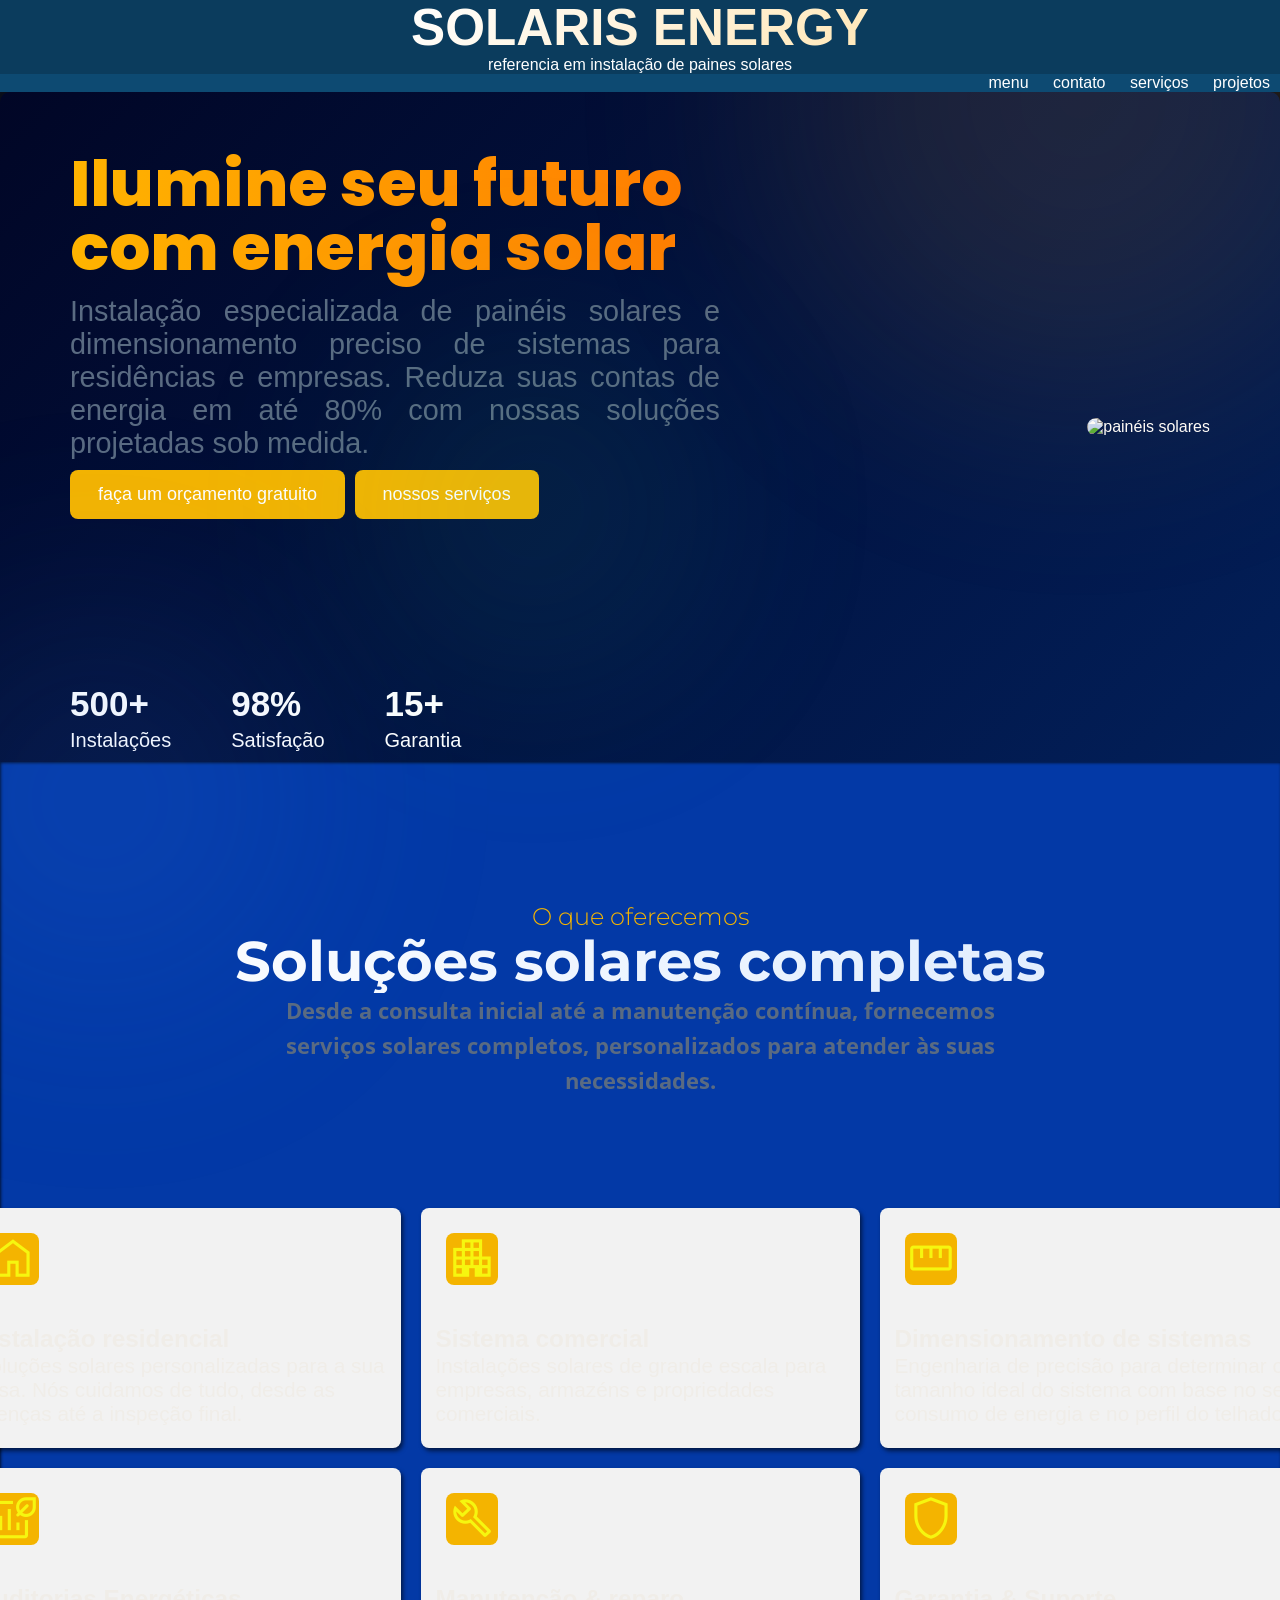
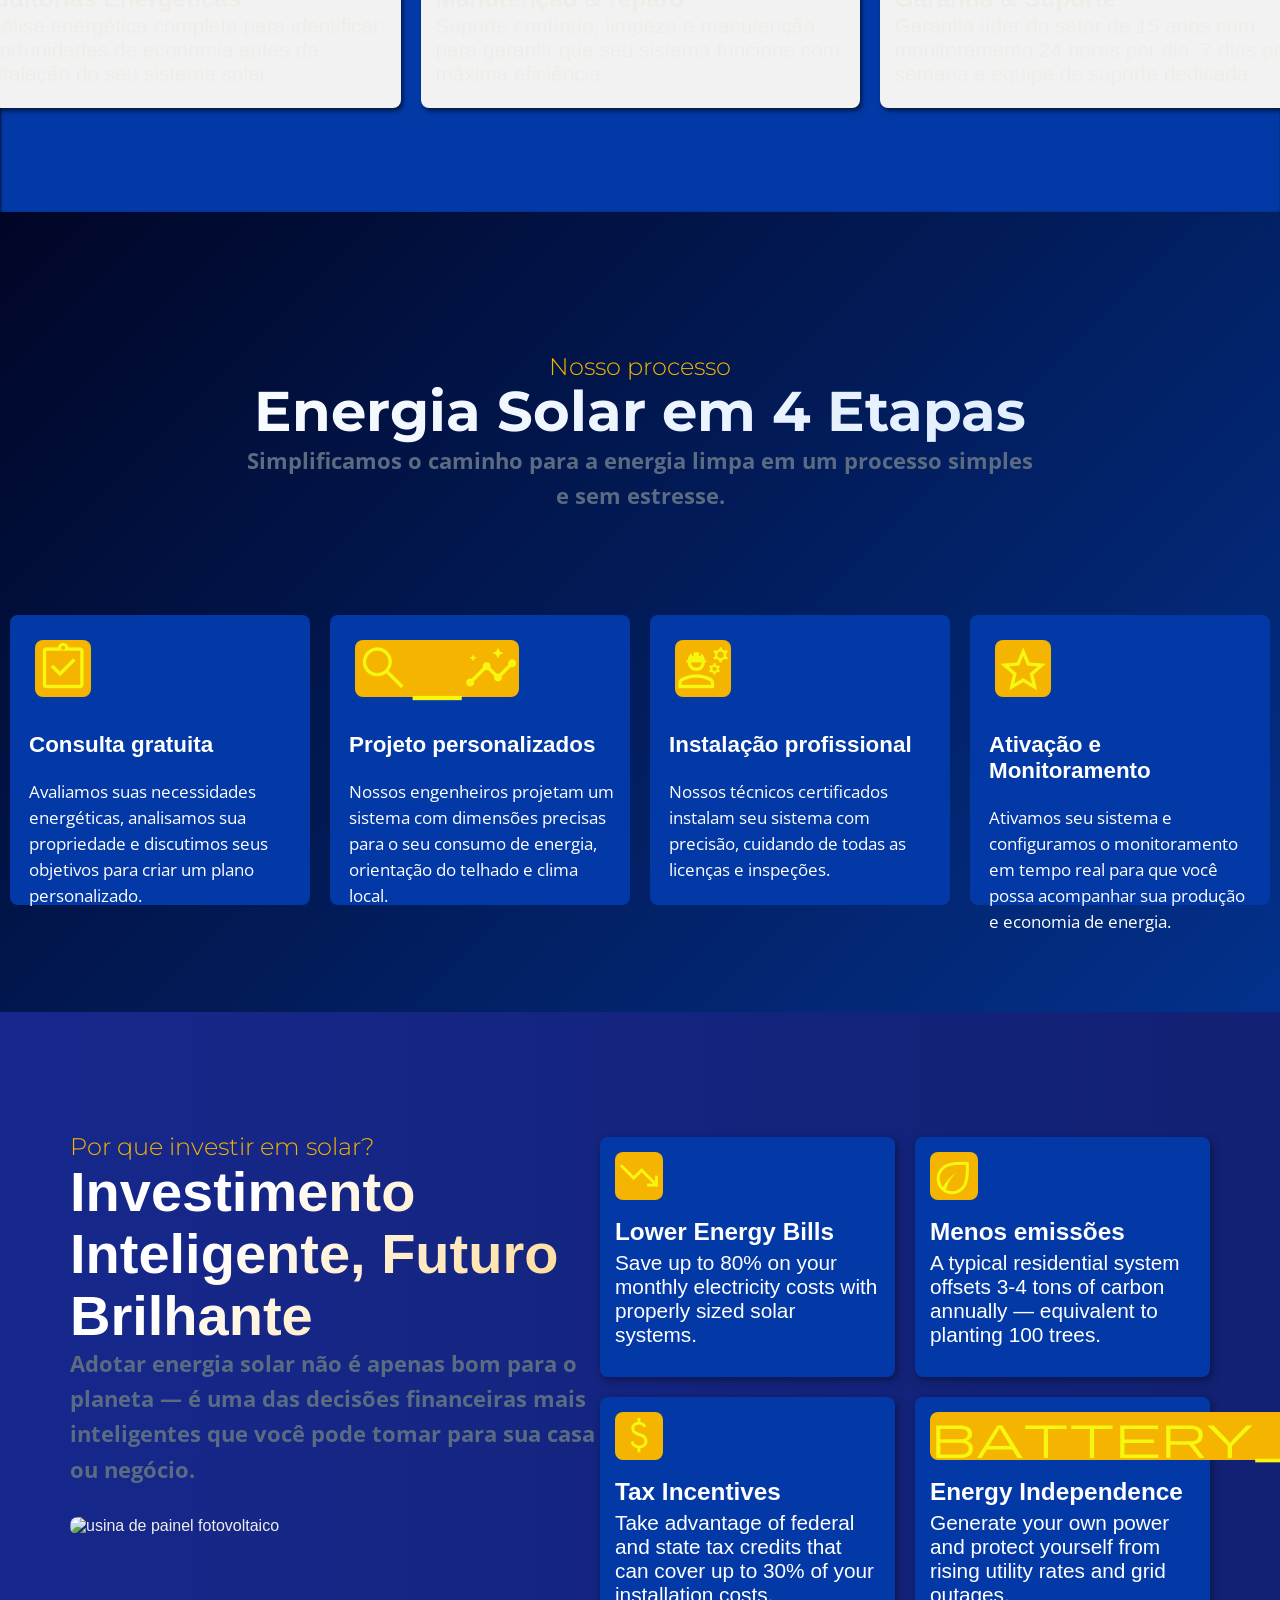
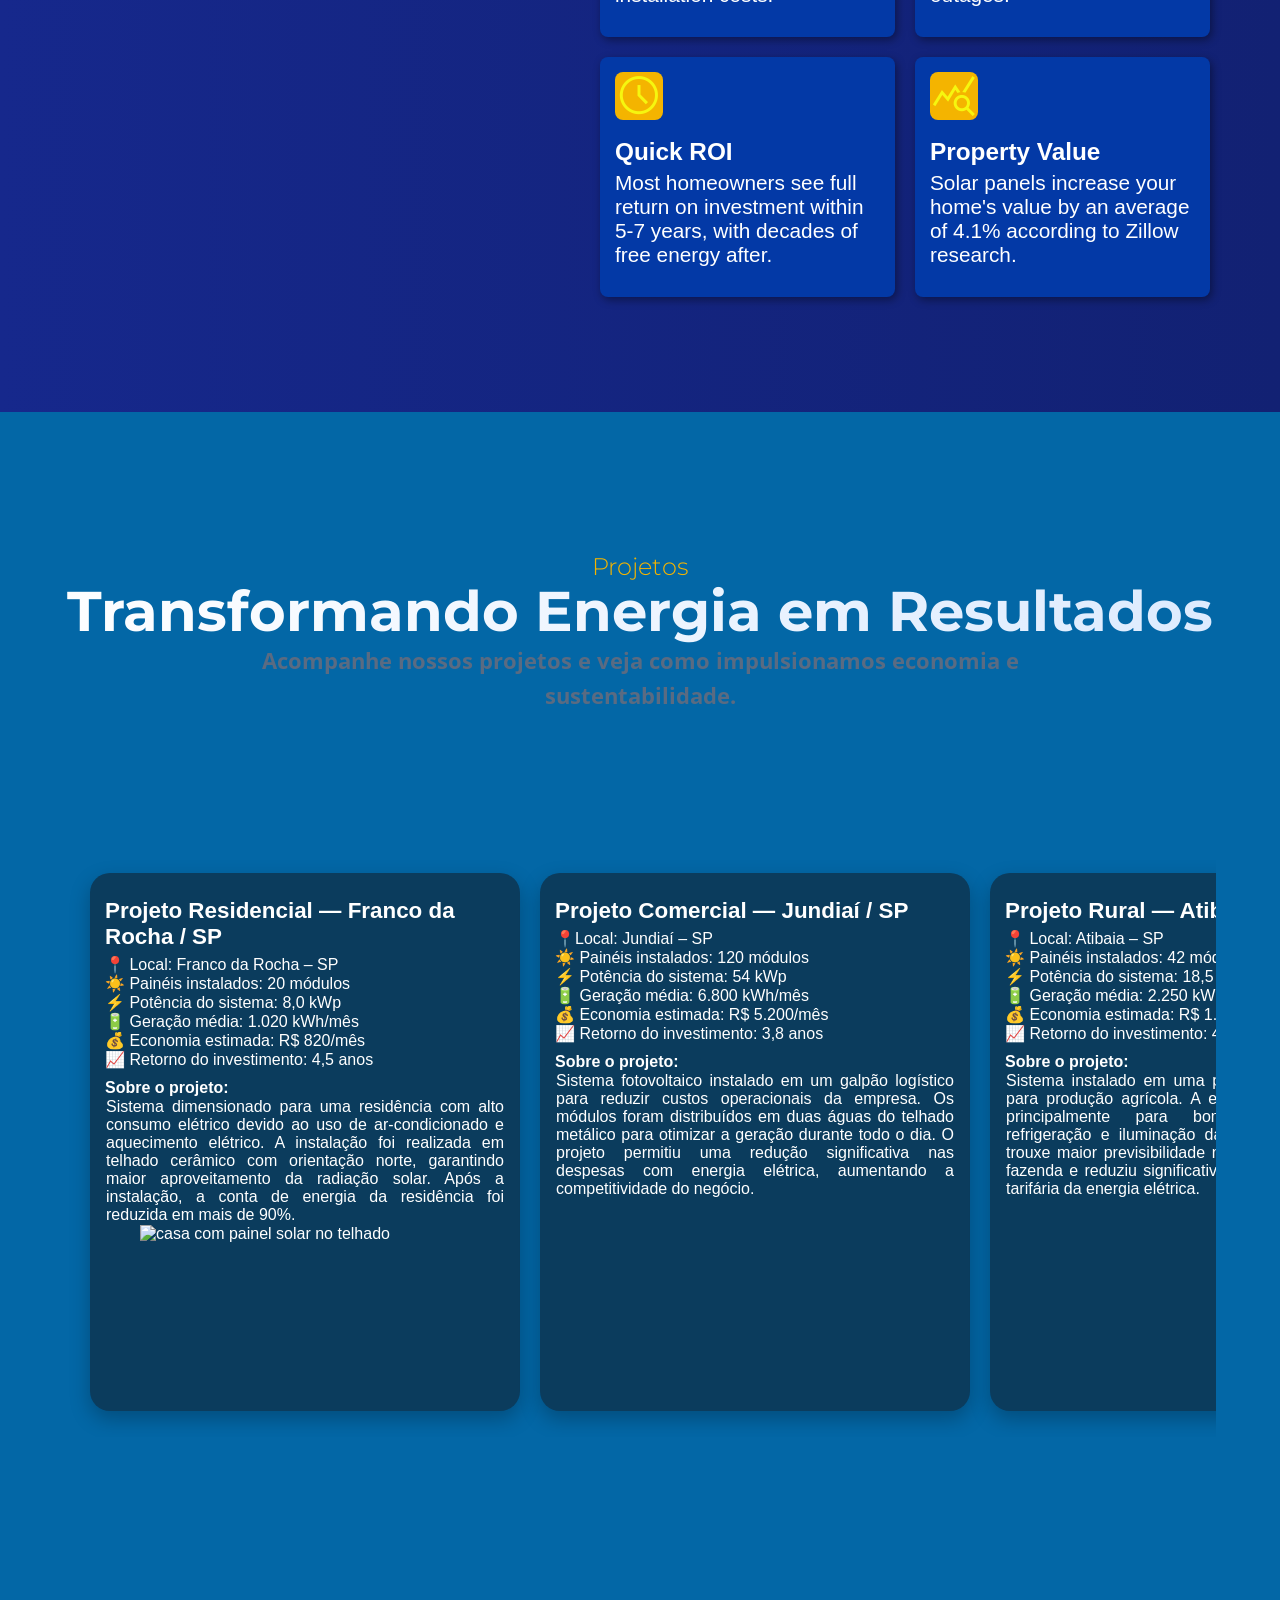
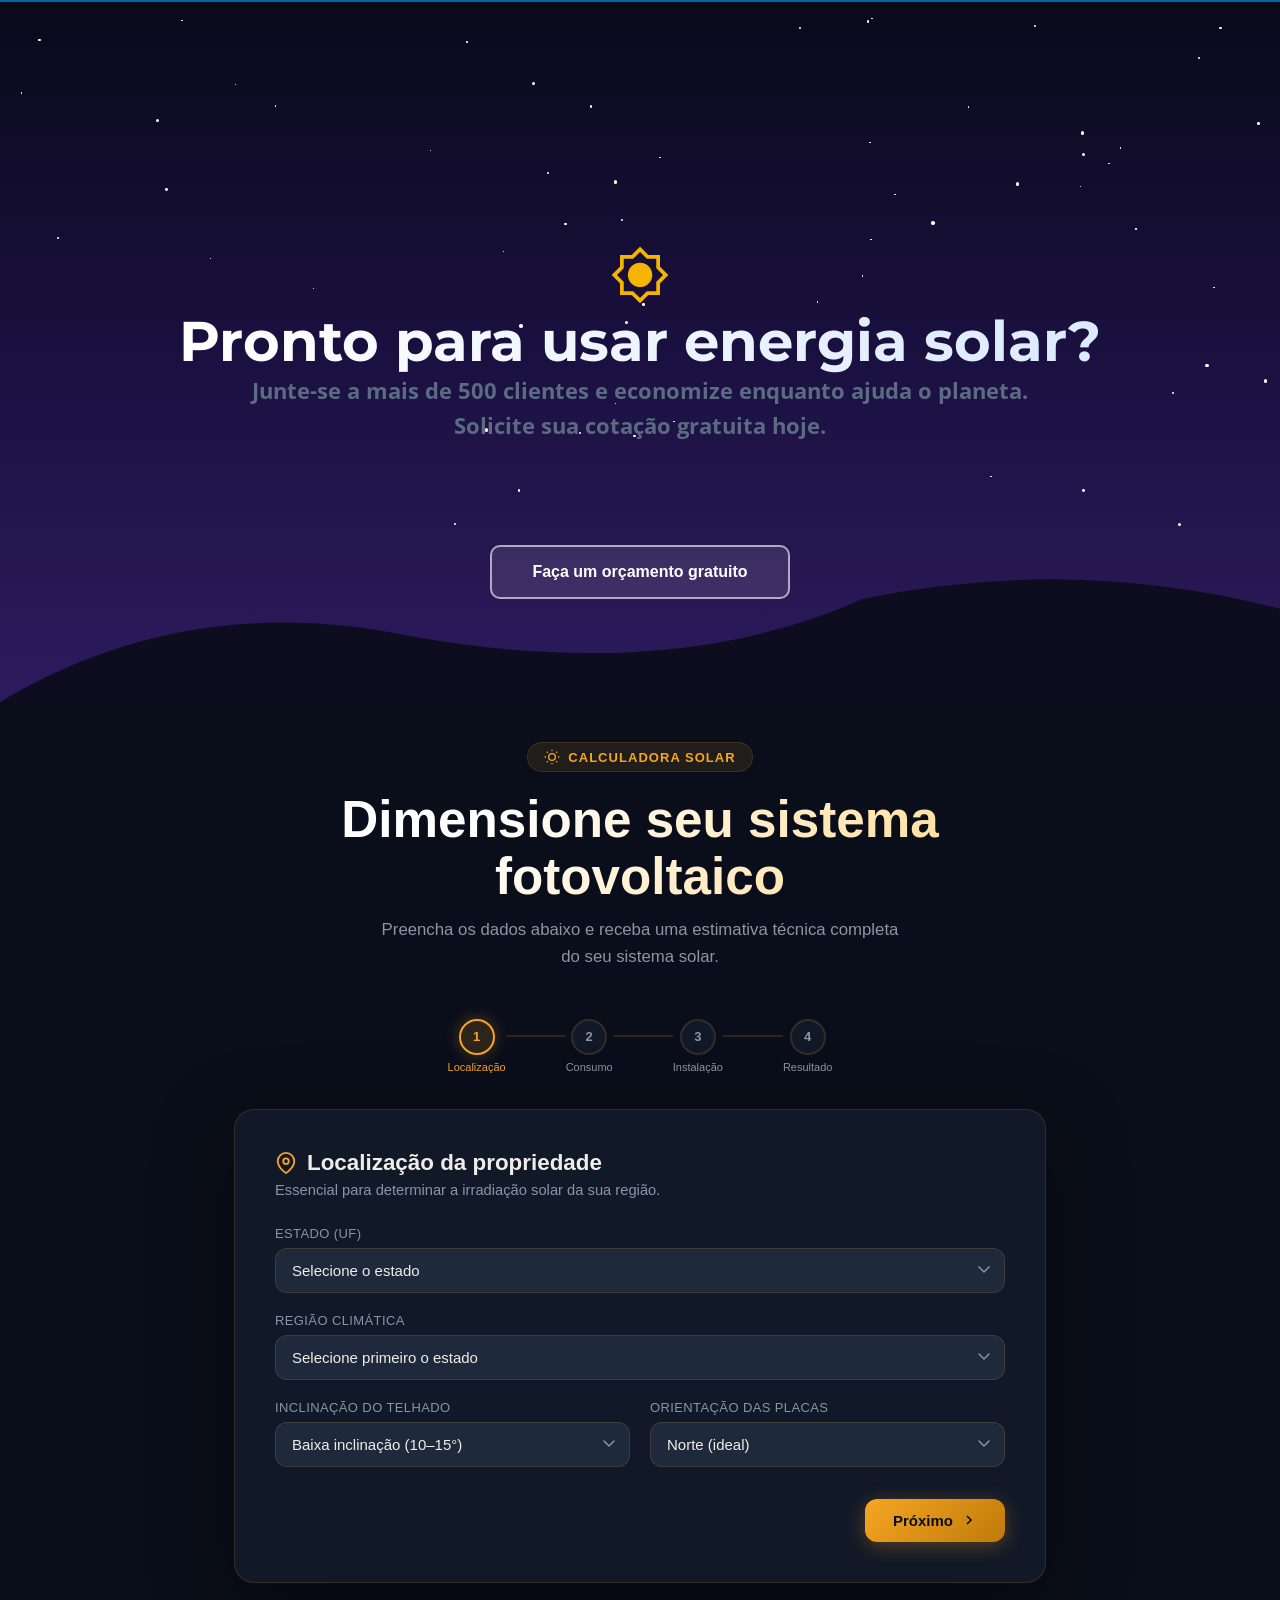
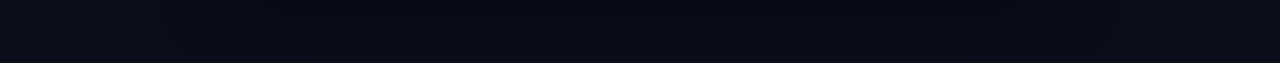
==== index.html @ 92429b09 "at" ====
<!DOCTYPE html>
<html lang="pt-br">
<head>
    <meta charset="UTF-8">
    <meta name="viewport" content="width=device-width, initial-scale=1.0">
    <meta http-equiv="X-UA-Compatible" content="IE=7">
    <meta http-equiv="X-UA-Compatible" content="ie=edge">
    <meta name="keywords" content="energia solar, dimencinamento, sustentabilidade">
    <title>pagina principal</title>
    <link rel="stylesheet" href="style.css">

    <link rel="stylesheet" 
    href="https://fonts.googleapis.com/css2?family=Material+Symbols+Outlined" />

    <link href="https://fonts.googleapis.com/css2?family=Montserrat:wght@500;700&family=Open+Sans:wght@300;400&display=swap" rel="stylesheet">

    <link href="https://fonts.googleapis.com/css2?family=Poppins:wght@600;700;800&display=swap" rel="stylesheet">
</head>

<body>
    <header>
        <h1>SOLARIS ENERGY</h1>
        <p>referencia em instalação de paines solares</p>
        <div>
            <nav>
                <ul>
                    <li><a href="#hero">menu</a></li>
                    <li><a href="#">contato</a></li>
                    <li><a href="#servicos">serviços</a></li>
                    <li><a href="#projetos">projetos</a></li>
                </ul>
            </nav>
        </div>
    </header>
    <main>
        <section id="hero">
            <div class="banner">
                <h1>Ilumine seu futuro com energia solar</h1>
                <p>Instalação especializada de painéis solares e dimensionamento preciso de sistemas para residências e empresas. Reduza suas contas de energia em até 80% com nossas soluções projetadas sob medida.</p>
                <button id="botao">faça um orçamento gratuito</button>
                <button id="service"><a href="#servicos">nossos serviços</a></button>
                <section class="estatisticas">
                    <div class="stat">
                        <h2>500+</h2>
                        <p>Instalações</p>
                    </div>
                    <div class="stat">
                        <h2>98%</h2>
                        <p>Satisfação</p>
                    </div>
                    <div class="stat">
                        <h2>15+</h2>
                        <p>Garantia</p>
                    </div>
                </section>
           </div>    
        <div class="hero-img">
         <img src="https://images.unsplash.com/photo-1509391366360-2e959784a276?w=800&q=80" alt="painéis solares">
        </div>
        </section>
        <section id="servicos">
            <div class="titulos">
                <h2>O que oferecemos</h2>
                <h1>Soluções solares completas</h1>
                <h3>Desde a consulta inicial até a manutenção contínua, fornecemos serviços solares completos, personalizados para atender às suas necessidades.</h3>
            </div>
            <div id="trabalho">
                <div id="quadrados">
                    <div class="caixinha">
                        <span class="material-symbols-outlined">
                        home
                        </span>
                        <h3>Instalação residencial</h3>
                        <p>Soluções solares personalizadas para a sua casa. Nós cuidamos de tudo, desde as licenças até a inspeção final.</p>
                    </div>
            
                    <div class="caixinha">
                        <span class="material-symbols-outlined">
                        apartment
                        </span>
  
                        <h3>Sistema comercial</h3>
                        <p>Instalações solares de grande escala para empresas, armazéns e propriedades comerciais.</p>
                    </div>

                    <div class="caixinha">
                        <span class="material-symbols-outlined">
                        straighten
                        </span>
                        <h3>Dimensionamento de sistemas</h3>
                        <p>Engenharia de precisão para determinar o tamanho ideal do sistema com base no seu consumo de energia e no perfil do telhado.</p>
                    </div>

                    <div class="caixinha">
                        <span class="material-symbols-outlined">
                        energy_program_time_used
                        </span>
                        <h3>Auditorias Energéticas</h3>
                        <p>Análise energética completa para identificar oportunidades de economia antes da instalação do seu sistema solar.</p>
                    </div>

                    <div  class="caixinha">
                        <span class="material-symbols-outlined">
                        build
                        </span>
                        <h3>Manutenção & reparo</h3>
                        <p>Suporte contínuo, limpeza e manutenção para garantir que seu sistema funcione com máxima eficiência.</p>
                    </div>

                    <div class="caixinha">
                        <span class="material-symbols-outlined">
                        shield
                        </span>
                        <h3>Garantia & Suporte</h3>
                        <p>Garantia líder do setor de 15 anos com monitoramento 24 horas por dia, 7 dias por semana e equipe de suporte dedicada.</p>
                    </div>
            </div>
        </section>
        <section id="processo">
            <div class="titulos">
                <h2>Nosso processo</h2>
                <h1>Energia Solar em 4 Etapas</h1>
                <h3>Simplificamos o caminho para a energia limpa em um processo simples e sem estresse.</h3>
            </div>


            <div id="separacao">
                <div class="process">
                    <span class="material-symbols-outlined">
                    assignment_turned_in
                    </span>
                    <h3>Consulta gratuita</h3>
                    <p>Avaliamos suas necessidades energéticas, analisamos sua propriedade e discutimos seus objetivos para criar um plano personalizado.</p>
                </div>
                <div class="process">
                    <span class="material-symbols-outlined">
                    search_insights
                    </span>
                    <h3>Projeto personalizados</h3>
                    <p>Nossos engenheiros projetam um sistema com dimensões precisas para o seu consumo de energia, orientação do telhado e clima local.</p>
                </div>
                <div class="process">
                    <span class="material-symbols-outlined">
                    engineering
                    </span>
                    <h3>Instalação profissional</h3>
                    <p>Nossos técnicos certificados instalam seu sistema com precisão, cuidando de todas as licenças e inspeções.</p>
                </div>
                <div class="process">
                    <span class="material-symbols-outlined">
                    star
                    </span>
                    <h3>Ativação e Monitoramento</h3>
                    <p>Ativamos seu sistema e configuramos o monitoramento em tempo real para que você possa acompanhar sua produção e economia de energia.</p>
                </div>
            </div>
        </section>

        <section id="why">
            <div id="left">
                <div id="title">
                    <h2>Por que investir em solar?</h2>
                    <h1>Investimento Inteligente, Futuro Brilhante</h1>
                    <h3>Adotar energia solar não é apenas bom para o planeta — é uma das decisões financeiras mais inteligentes que você pode tomar para sua casa ou negócio.</h3>
                </div>
                <div id="img">
                    <img src="https://images.unsplash.com/photo-1508514177221-188b1cf16e9d?w=700&q=80" alt="usina de painel fotovoltaico">
                </div>
            </div>

            <div id="motivos">
                <div class="cx">
                    <span class="material-symbols-outlined">trending_down</span>
                    <h3>Lower Energy Bills</h3>
                    <p>Save up to 80% on your monthly electricity costs with properly sized solar systems.</p>


                </div>
                <div class="cx">
                    <span class="material-symbols-outlined">eco</span>
                    <h3>Menos emissões</h3>
                    <p>A typical residential system offsets 3-4 tons of carbon annually — equivalent to planting 100 trees.</p>

                </div>
                <div class="cx">
                    <span class="material-symbols-outlined">attach_money</span>
                    <h3>Tax Incentives</h3>
                    <p>Take advantage of federal and state tax credits that can cover up to 30% of your installation costs.</p>

                  

                </div>
                <div class="cx">
                    <span class="material-symbols-outlined">battery_android_full</span>
                    <h3>Energy Independence</h3>
                    <p>Generate your own power and protect yourself from rising utility rates and grid outages.</p>

                </div>
                <div class="cx">
                    <span class="material-symbols-outlined">schedule</span>
                    <h3>Quick ROI</h3>
                    <p>Most homeowners see full return on investment within 5-7 years, with decades of free energy after.</p>

                </div>
                <div class="cx">
                    <span class="material-symbols-outlined">query_stats</span>
                    <h3>Property Value</h3>
                    <p>Solar panels increase your home's value by an average of 4.1% according to Zillow research.</p>

                </div>
            </div>
        </section>


       
































        <section id="projetos">
            <div class="titulos">
                <h2>Projetos</h2>
                <h1>Transformando Energia em Resultados</h1>
                <h3>Acompanhe nossos projetos e veja como impulsionamos economia e sustentabilidade.</h3>
            </div>
            <div id="caixa">
                <div>
                    <h3>Projeto Residencial — Franco da Rocha / SP</h3>
                    <ul>
                        <li>📍 Local: Franco da Rocha – SP</li>
                        <li>☀️ Painéis instalados: 20 módulos</li>
                        <li>⚡ Potência do sistema: 8,0 kWp</li>
                        <li>🔋 Geração média: 1.020 kWh/mês</li>
                        <li>💰 Economia estimada: R$ 820/mês</li>
                        <li>📈 Retorno do investimento: 4,5 anos</li>
                    </ul>
                    <h4>Sobre o projeto:</h4>
                    <p>Sistema dimensionado para uma residência com alto consumo elétrico devido ao uso de ar-condicionado e aquecimento elétrico. A instalação foi realizada em telhado cerâmico com orientação norte, garantindo maior aproveitamento da radiação solar. Após a instalação, a conta de energia da residência foi reduzida em mais de 90%.</p>
                    <img src="https://www.portal-energia.com/wp-content/uploadsthumbs/casa-energia-solar.jpg" alt="casa com painel solar no telhado">
                </div>
                <div>
                    <h3>Projeto Comercial — Jundiaí / SP</h3>
                    <ul>
                        <li>📍Local: Jundiaí – SP</li>
                        <li>☀️ Painéis instalados: 120 módulos</li>
                        <li>⚡ Potência do sistema: 54 kWp</li>
                        <li>🔋 Geração média: 6.800 kWh/mês</li>
                        <li>💰 Economia estimada: R$ 5.200/mês</li>
                        <li>📈 Retorno do investimento: 3,8 anos</li>
                    </ul>
                    <h4>Sobre o projeto:</h4>
                    <p>Sistema fotovoltaico instalado em um galpão logístico para reduzir custos operacionais da empresa. Os módulos foram distribuídos em duas águas do telhado metálico para otimizar a geração durante todo o dia. O projeto permitiu uma redução significativa nas despesas com energia elétrica, aumentando a competitividade do negócio.</p>
                </div>
                <div>
                     <h3>Projeto Rural — Atibaia / SP</h3>
                    <ul>
                        <li>📍 Local: Atibaia – SP</li>
                        <li>☀️ Painéis instalados: 42 módulos</li>
                        <li>⚡ Potência do sistema: 18,5 kWp</li>
                        <li>🔋 Geração média: 2.250 kWh/mês</li>
                        <li>💰 Economia estimada: R$ 1.750/mês</li>
                        <li>📈 Retorno do investimento: 4 anos</li>
                    </ul>
                    <h4>Sobre o projeto:</h4>
                    <p>Sistema instalado em uma propriedade rural utilizada para produção agrícola. A energia gerada é utilizada principalmente para bombeamento de água, refrigeração e iluminação das instalações. O projeto trouxe maior previsibilidade nos custos energéticos da fazenda e reduziu significativamente o impacto da alta tarifária da energia elétrica.</p>
                </div>
                <div>
                     <h3></h3>
                    <ul>
                        <li></li>
                        <li></li>
                        <li></li>
                        <li></li>
                        <li></li>
                        <li></li>
                    </ul>
                    <h4></h4>
                    <p></p>
                </div>
                <div>
                     <h3></h3>
                    <ul>
                        <li></li>
                        <li></li>
                        <li></li>
                        <li></li>
                        <li></li>
                        <li></li>
                    </ul>
                    <h4></h4>
                    <p></p>
                </div>
            </div>
        </section>


        <section id="final">

            <div class="stars" id="stars"></div>
            <div class="sun"></div>

            <svg class="hills" viewBox="0 0 800 80" preserveAspectRatio="none" xmlns="http://www.w3.org/2000/svg">
                <path class="hill-path" d="M0,80 Q100,20 220,45 Q360,70 460,25 Q580,0 700,35 Q750,50 800,30 L800,80 Z"/>
            </svg>

            <div class="titulos">
                <h2><span class="material-symbols-outlined">brightness_7</span></h2>
                <h1>Pronto para usar energia solar?</h1>
                <h3>Junte-se a mais de 500 clientes e economize enquanto ajuda o planeta. Solicite sua cotação gratuita hoje.</h3>
            </div>

            <button id="select"><a href="#">Faça um orçamento gratuito</a></button>
        </section>
        <section>

            </div>
        </section>





       
    </main>
    <footer>

    </footer>

    <script>
        const secao = document.getElementById('final');
        const botao = document.getElementById('select');
        const starsEl = document.getElementById('stars');

        // Gera as estrelas
        for (let i = 0; i < 60; i++) {
            const s = document.createElement('div');
            s.className = 'star';
            const size = Math.random() * 2.5 + 1;
            s.style.cssText = `
            width: ${size}px;
            height: ${size}px;
            top: ${Math.random() * 75}%;
            left: ${Math.random() * 100}%;
            animation-delay: ${Math.random() * 2}s;
            animation-duration: ${1.5 + Math.random() * 2}s;
            `;
            starsEl.appendChild(s);
        }

        // Botão controla a seção
        botao.addEventListener('mouseenter', () => secao.classList.add('day'));
        botao.addEventListener('mouseleave', () => secao.classList.remove('day'));
</script>















<style>
  :root {
    --sun: #F5A623;
    --sun-light: #FFD580;
    --sun-dark: #C07A0A;
    --bg: #0A0E1A;
    --bg2: #111827;
    --bg3: #1C2537;
    --surface: #1E2A3B;
    --border: rgba(245,166,35,0.15);
    --text: #F0EDE8;
    --muted: #8A95A8;
    --green: #34D399;
    --blue: #60A5FA;
    --radius: 12px;
  }
 
  * { box-sizing: border-box; margin: 0; padding: 0; }
 
  body {
    font-family: 'DM Sans', sans-serif;
    background: var(--bg);
    color: var(--text);
    min-height: 100vh;
    overflow-x: hidden;
  }
 
  /* ─── Background ─── */
  .bg-orbs {
    position: fixed; inset: 0; pointer-events: none; z-index: 0;
  }
  .orb {
    position: absolute; border-radius: 50%; filter: blur(120px); opacity: 0.12;
  }
  .orb1 { width: 600px; height: 600px; background: var(--sun); top: -200px; right: -100px; }
  .orb2 { width: 400px; height: 400px; background: #3B82F6; bottom: -100px; left: -100px; }
  .orb3 { width: 300px; height: 300px; background: var(--green); top: 40%; left: 30%; }
 
  /* ─── Layout ─── */
  .container {
    position: relative; z-index: 1;
    max-width: 860px; margin: 0 auto; padding: 40px 24px 80px;
  }
 
  /* ─── Header ─── */
  .header {
    text-align: center; margin-bottom: 48px;
    animation: fadeDown 0.7s ease both;
  }
  .logo-badge {
    display: inline-flex; align-items: center; gap: 8px;
    background: rgba(245,166,35,0.1); border: 1px solid var(--border);
    border-radius: 999px; padding: 6px 16px; margin-bottom: 20px;
    font-size: 13px; color: var(--sun); letter-spacing: 0.08em;
    text-transform: uppercase; font-weight: 600;
  }
  .logo-badge svg { width: 16px; height: 16px; }
  h1 {
    font-family: 'Syne', sans-serif;
    font-size: clamp(2rem, 5vw, 3.2rem);
    font-weight: 800; line-height: 1.1;
    background: linear-gradient(135deg, #fff 30%, var(--sun-light));
    -webkit-background-clip: text; -webkit-text-fill-color: transparent;
    background-clip: text;
  }
  .subtitle {
    margin-top: 12px; color: var(--muted); font-size: 1.05rem;
    max-width: 520px; margin-inline: auto; line-height: 1.6;
  }
 
  /* ─── Progress ─── */
  .progress-wrap {
    display: flex; align-items: center; justify-content: center;
    gap: 0; margin-bottom: 36px;
    animation: fadeDown 0.7s 0.1s ease both;
  }
  .step-dot {
    display: flex; flex-direction: column; align-items: center; gap: 6px;
    cursor: default;
  }
  .dot-circle {
    width: 36px; height: 36px; border-radius: 50%;
    border: 2px solid var(--border); background: var(--bg2);
    display: flex; align-items: center; justify-content: center;
    font-family: 'Syne', sans-serif; font-weight: 700; font-size: 13px;
    color: var(--muted); transition: all 0.35s ease; position: relative;
  }
  .step-dot.active .dot-circle {
    border-color: var(--sun); background: rgba(245,166,35,0.15);
    color: var(--sun); box-shadow: 0 0 16px rgba(245,166,35,0.3);
  }
  .step-dot.done .dot-circle {
    border-color: var(--green); background: rgba(52,211,153,0.15); color: var(--green);
  }
  .dot-label { font-size: 11px; color: var(--muted); white-space: nowrap; }
  .step-dot.active .dot-label { color: var(--sun); }
  .step-dot.done .dot-label { color: var(--green); }
  .step-line {
    height: 2px; width: 60px; background: var(--border);
    margin-bottom: 20px; transition: background 0.35s ease;
    flex-shrink: 0;
  }
  .step-line.done { background: var(--green); }
 
  /* ─── Card ─── */
  .card {
    background: var(--bg2); border: 1px solid var(--border);
    border-radius: 20px; padding: 40px;
    animation: fadeUp 0.5s ease both;
    box-shadow: 0 24px 80px rgba(0,0,0,0.4);
  }
  .card-title {
    font-family: 'Syne', sans-serif; font-weight: 700;
    font-size: 1.4rem; margin-bottom: 6px;
    display: flex; align-items: center; gap: 10px;
  }
  .card-title svg { color: var(--sun); flex-shrink: 0; }
  .card-desc { color: var(--muted); font-size: 0.92rem; margin-bottom: 28px; }
 
  /* ─── Form Fields ─── */
  .field-grid { display: grid; gap: 20px; }
  .field-grid.cols2 { grid-template-columns: 1fr 1fr; }
  @media (max-width: 600px) { .field-grid.cols2 { grid-template-columns: 1fr; } }
 
  .field { display: flex; flex-direction: column; gap: 7px; }
  label {
    font-size: 13px; font-weight: 500; color: var(--muted);
    letter-spacing: 0.03em; text-transform: uppercase;
  }
  .input-wrap { position: relative; }
  .input-wrap .unit {
    position: absolute; right: 14px; top: 50%; transform: translateY(-50%);
    font-size: 13px; color: var(--muted); pointer-events: none;
  }
  input, select {
    width: 100%; padding: 13px 16px;
    background: var(--surface); border: 1px solid var(--border);
    border-radius: var(--radius); color: var(--text);
    font-family: 'DM Sans', sans-serif; font-size: 15px;
    transition: border-color 0.2s, box-shadow 0.2s;
    appearance: none;
  }
  input:focus, select:focus {
    outline: none; border-color: var(--sun);
    box-shadow: 0 0 0 3px rgba(245,166,35,0.15);
  }
  input.has-unit { padding-right: 52px; }
  select { background-image: url("data:image/svg+xml,%3Csvg xmlns='http://www.w3.org/2000/svg' width='12' height='8' viewBox='0 0 12 8'%3E%3Cpath d='M1 1l5 5 5-5' stroke='%238A95A8' stroke-width='1.5' fill='none' stroke-linecap='round'/%3E%3C/svg%3E"); background-repeat: no-repeat; background-position: right 14px center; padding-right: 40px; cursor: pointer; }
  select option { background: var(--bg2); }
 
  .hint { font-size: 12px; color: var(--muted); margin-top: 4px; }
  .field-error { font-size: 12px; color: #F87171; margin-top: 4px; display: none; }
  .field.has-error input, .field.has-error select { border-color: #F87171; }
  .field.has-error .field-error { display: block; }
 
  /* ─── Radio Cards ─── */
  .radio-grid { display: grid; grid-template-columns: repeat(auto-fit, minmax(140px, 1fr)); gap: 12px; }
  .radio-card input[type=radio] { display: none; }
  .radio-card label {
    display: flex; flex-direction: column; align-items: center; gap: 8px;
    padding: 16px 12px; background: var(--surface);
    border: 2px solid var(--border); border-radius: var(--radius);
    cursor: pointer; transition: all 0.2s; text-transform: none;
    letter-spacing: 0; font-size: 14px; color: var(--text); text-align: center;
  }
  .radio-card label .icon { font-size: 24px; }
  .radio-card input[type=radio]:checked + label {
    border-color: var(--sun); background: rgba(245,166,35,0.1);
    color: var(--sun);
  }
  .radio-card label:hover { border-color: rgba(245,166,35,0.4); }
 
  /* ─── Buttons ─── */
  .btn-row { display: flex; gap: 12px; margin-top: 32px; justify-content: flex-end; }
  .btn {
    padding: 13px 28px; border-radius: var(--radius); font-family: 'Syne', sans-serif;
    font-weight: 700; font-size: 15px; cursor: pointer;
    transition: all 0.2s; border: none; display: inline-flex; align-items: center; gap: 8px;
  }
  .btn-ghost {
    background: transparent; border: 1px solid var(--border); color: var(--muted);
  }
  .btn-ghost:hover { border-color: var(--muted); color: var(--text); }
  .btn-primary {
    background: linear-gradient(135deg, var(--sun), var(--sun-dark));
    color: #0A0E1A; box-shadow: 0 4px 20px rgba(245,166,35,0.3);
  }
  .btn-primary:hover { transform: translateY(-1px); box-shadow: 0 8px 28px rgba(245,166,35,0.45); }
  .btn-primary:active { transform: translateY(0); }
 
  /* ─── Results ─── */
  .results-header {
    text-align: center; padding: 32px 0 24px;
  }
  .results-header h2 {
    font-family: 'Syne', sans-serif; font-weight: 800; font-size: 1.8rem;
    background: linear-gradient(135deg, #fff, var(--sun-light));
    -webkit-background-clip: text; -webkit-text-fill-color: transparent; background-clip: text;
  }
  .results-header p { color: var(--muted); margin-top: 8px; }
 
  .kpi-grid { display: grid; grid-template-columns: repeat(auto-fit, minmax(160px, 1fr)); gap: 16px; margin-bottom: 24px; }
  .kpi {
    background: var(--surface); border: 1px solid var(--border);
    border-radius: var(--radius); padding: 20px;
    display: flex; flex-direction: column; gap: 6px;
    transition: transform 0.2s;
  }
  .kpi:hover { transform: translateY(-2px); }
  .kpi-label { font-size: 11px; color: var(--muted); text-transform: uppercase; letter-spacing: 0.06em; font-weight: 500; }
  .kpi-value { font-family: 'Syne', sans-serif; font-size: 1.7rem; font-weight: 800; color: var(--text); line-height: 1; }
  .kpi-unit { font-size: 13px; color: var(--muted); }
  .kpi.highlight { border-color: rgba(245,166,35,0.4); background: rgba(245,166,35,0.07); }
  .kpi.highlight .kpi-value { color: var(--sun); }
  .kpi.green { border-color: rgba(52,211,153,0.3); background: rgba(52,211,153,0.06); }
  .kpi.green .kpi-value { color: var(--green); }
  .kpi.blue { border-color: rgba(96,165,250,0.3); background: rgba(96,165,250,0.06); }
  .kpi.blue .kpi-value { color: var(--blue); }
 
  .section-title {
    font-family: 'Syne', sans-serif; font-weight: 700; font-size: 1rem;
    color: var(--muted); text-transform: uppercase; letter-spacing: 0.08em;
    margin: 28px 0 14px; display: flex; align-items: center; gap: 8px;
  }
  .section-title::after {
    content: ''; flex: 1; height: 1px; background: var(--border);
  }
 
  .detail-list { display: flex; flex-direction: column; gap: 10px; }
  .detail-row {
    display: flex; justify-content: space-between; align-items: center;
    padding: 12px 16px; background: var(--surface); border-radius: 8px;
    border: 1px solid var(--border); font-size: 14px;
  }
  .detail-row .dk { color: var(--muted); }
  .detail-row .dv { font-weight: 500; }
 
  .alert-box {
    padding: 16px 20px; border-radius: var(--radius); margin-bottom: 16px;
    font-size: 14px; line-height: 1.6;
    display: flex; gap: 12px; align-items: flex-start;
  }
  .alert-box.warn { background: rgba(251,191,36,0.08); border: 1px solid rgba(251,191,36,0.25); color: #FCD34D; }
  .alert-box.info { background: rgba(96,165,250,0.08); border: 1px solid rgba(96,165,250,0.25); color: var(--blue); }
  .alert-box .ai { flex-shrink: 0; font-size: 18px; }
 
  .payback-bar {
    background: var(--surface); border: 1px solid var(--border);
    border-radius: var(--radius); padding: 20px; margin-top: 16px;
  }
  .pb-label { font-size: 13px; color: var(--muted); margin-bottom: 12px; }
  .pb-track {
    height: 10px; background: var(--bg); border-radius: 999px; overflow: hidden; position: relative;
  }
  .pb-fill {
    height: 100%; border-radius: 999px;
    background: linear-gradient(90deg, var(--green), var(--sun));
    transition: width 1s cubic-bezier(0.16,1,0.3,1);
  }
  .pb-ticks { display: flex; justify-content: space-between; margin-top: 6px; font-size: 11px; color: var(--muted); }
 
  .cta-box {
    background: linear-gradient(135deg, rgba(245,166,35,0.12), rgba(245,166,35,0.04));
    border: 1px solid rgba(245,166,35,0.3); border-radius: 16px;
    padding: 28px; text-align: center; margin-top: 28px;
  }
  .cta-box h3 { font-family: 'Syne', sans-serif; font-size: 1.2rem; margin-bottom: 8px; }
  .cta-box p { color: var(--muted); font-size: 14px; margin-bottom: 20px; }
  .btn-cta {
    padding: 14px 36px; background: var(--sun); color: #0A0E1A;
    border: none; border-radius: var(--radius); font-family: 'Syne', sans-serif;
    font-weight: 800; font-size: 15px; cursor: pointer;
    transition: all 0.2s; letter-spacing: 0.02em;
  }
  .btn-cta:hover { background: var(--sun-light); transform: scale(1.02); }
 
  .disclaimer {
    text-align: center; color: var(--muted); font-size: 12px;
    margin-top: 32px; line-height: 1.6; padding: 0 20px;
  }
 
  /* ─── Animations ─── */
  @keyframes fadeDown {
    from { opacity: 0; transform: translateY(-16px); }
    to   { opacity: 1; transform: translateY(0); }
  }
  @keyframes fadeUp {
    from { opacity: 0; transform: translateY(20px); }
    to   { opacity: 1; transform: translateY(0); }
  }
 
  .step-panel { display: none; }
  .step-panel.active { display: block; animation: fadeUp 0.4s ease both; }
 
  /* Loading */
  .loading-overlay {
    position: fixed; inset: 0; z-index: 100;
    background: rgba(10,14,26,0.92); display: none;
    flex-direction: column; align-items: center; justify-content: center; gap: 24px;
  }
  .loading-overlay.show { display: flex; }
  .loader {
    width: 56px; height: 56px; border-radius: 50%;
    border: 3px solid var(--border);
    border-top-color: var(--sun);
    animation: spin 0.8s linear infinite;
  }
  .loading-text { font-family: 'Syne', sans-serif; font-size: 1.1rem; color: var(--sun); }
  @keyframes spin { to { transform: rotate(360deg); } }
</style>
</head>
<body>
 
<div class="bg-orbs">
  <div class="orb orb1"></div>
  <div class="orb orb2"></div>
  <div class="orb orb3"></div>
</div>
 
<div class="loading-overlay" id="loadingOverlay">
  <div class="loader"></div>
  <div class="loading-text">Calculando dimensionamento…</div>
</div>
 
<div class="container">
 
  <!-- Header -->
  <div class="header">
    <div class="logo-badge">
      <svg viewBox="0 0 24 24" fill="none" stroke="currentColor" stroke-width="2"><circle cx="12" cy="12" r="5"/><line x1="12" y1="1" x2="12" y2="3"/><line x1="12" y1="21" x2="12" y2="23"/><line x1="4.22" y1="4.22" x2="5.64" y2="5.64"/><line x1="18.36" y1="18.36" x2="19.78" y2="19.78"/><line x1="1" y1="12" x2="3" y2="12"/><line x1="21" y1="12" x2="23" y2="12"/><line x1="4.22" y1="19.78" x2="5.64" y2="18.36"/><line x1="18.36" y1="5.64" x2="19.78" y2="4.22"/></svg>
      Calculadora Solar
    </div>
    <h1>Dimensione seu sistema fotovoltaico</h1>
    <p class="subtitle">Preencha os dados abaixo e receba uma estimativa técnica completa do seu sistema solar.</p>
  </div>
 
  <!-- Progress -->
  <div class="progress-wrap" id="progressWrap">
    <div class="step-dot active" id="sdot1">
      <div class="dot-circle">1</div>
      <div class="dot-label">Localização</div>
    </div>
    <div class="step-line" id="sline1"></div>
    <div class="step-dot" id="sdot2">
      <div class="dot-circle">2</div>
      <div class="dot-label">Consumo</div>
    </div>
    <div class="step-line" id="sline2"></div>
    <div class="step-dot" id="sdot3">
      <div class="dot-circle">3</div>
      <div class="dot-label">Instalação</div>
    </div>
    <div class="step-line" id="sline3"></div>
    <div class="step-dot" id="sdot4">
      <div class="dot-circle">4</div>
      <div class="dot-label">Resultado</div>
    </div>
  </div>
 
  <div class="card">
 
    <!-- ═══ STEP 1: Localização ═══ -->
    <div class="step-panel active" id="step1">
      <div class="card-title">
        <svg width="22" height="22" viewBox="0 0 24 24" fill="none" stroke="currentColor" stroke-width="2"><path d="M21 10c0 7-9 13-9 13s-9-6-9-13a9 9 0 0118 0z"/><circle cx="12" cy="10" r="3"/></svg>
        Localização da propriedade
      </div>
      <p class="card-desc">Essencial para determinar a irradiação solar da sua região.</p>
 
      <div class="field-grid">
        <div class="field" id="f-estado">
          <label>Estado (UF)</label>
          <select id="estado" onchange="atualizarCidades()">
            <option value="">Selecione o estado</option>
            <option>AC</option><option>AL</option><option>AM</option><option>AP</option>
            <option>BA</option><option>CE</option><option>DF</option><option>ES</option>
            <option>GO</option><option>MA</option><option>MG</option><option>MS</option>
            <option>MT</option><option>PA</option><option>PB</option><option>PE</option>
            <option>PI</option><option>PR</option><option>RJ</option><option>RN</option>
            <option>RO</option><option>RR</option><option>RS</option><option>SC</option>
            <option>SE</option><option>SP</option><option>TO</option>
          </select>
          <span class="field-error">Selecione um estado</span>
        </div>
 
        <div class="field" id="f-regiao">
          <label>Região climática</label>
          <select id="regiao">
            <option value="">Selecione primeiro o estado</option>
          </select>
          <span class="field-error">Selecione a região</span>
        </div>
      </div>
 
      <div class="field-grid cols2" style="margin-top:20px">
        <div class="field" id="f-inclinacao-teto">
          <label>Inclinação do telhado</label>
          <select id="inclinacaoTeto">
            <option value="0.95">Plano (0–5°)</option>
            <option value="1.00" selected>Baixa inclinação (10–15°)</option>
            <option value="1.05">Inclinação ideal (20–30°)</option>
            <option value="0.98">Inclinação alta (35–45°)</option>
          </select>
        </div>
        <div class="field" id="f-orientacao">
          <label>Orientação das placas</label>
          <select id="orientacao">
            <option value="1.00">Norte (ideal)</option>
            <option value="0.95">Nordeste / Noroeste</option>
            <option value="0.90">Leste / Oeste</option>
            <option value="0.75">Sul (não recomendado)</option>
          </select>
        </div>
      </div>
 
      <div class="btn-row">
        <button class="btn btn-primary" onclick="irPara(2)">
          Próximo
          <svg width="16" height="16" viewBox="0 0 24 24" fill="none" stroke="currentColor" stroke-width="2.5"><path d="M9 18l6-6-6-6"/></svg>
        </button>
      </div>
    </div>
 
    <!-- ═══ STEP 2: Consumo ═══ -->
    <div class="step-panel" id="step2">
      <div class="card-title">
        <svg width="22" height="22" viewBox="0 0 24 24" fill="none" stroke="currentColor" stroke-width="2"><path d="M13 2L3 14h9l-1 8 10-12h-9l1-8z"/></svg>
        Consumo de energia
      </div>
      <p class="card-desc">Informe seu consumo elétrico para dimensionar o sistema corretamente.</p>
 
      <div class="field-grid cols2">
        <div class="field" id="f-consumo">
          <label>Consumo médio mensal</label>
          <div class="input-wrap">
            <input type="number" id="consumo" class="has-unit" placeholder="400" min="50" max="100000">
            <span class="unit">kWh</span>
          </div>
          <span class="hint">Veja na sua conta de luz (campo "consumo do mês")</span>
          <span class="field-error">Informe um consumo válido (50–100.000 kWh)</span>
        </div>
        <div class="field" id="f-tarifa">
          <label>Tarifa de energia</label>
          <div class="input-wrap">
            <input type="number" id="tarifa" class="has-unit" placeholder="0.85" step="0.01" min="0.3" max="3">
            <span class="unit">R$/kWh</span>
          </div>
          <span class="hint">Média Brasil: R$ 0,85/kWh</span>
          <span class="field-error">Informe uma tarifa válida (0,30–3,00)</span>
        </div>
      </div>
 
      <div class="field-grid cols2" style="margin-top:20px">
        <div class="field">
          <label>Tipo de imóvel</label>
          <select id="tipoImovel">
            <option value="residencial">Residencial</option>
            <option value="comercial">Comercial</option>
            <option value="industrial">Industrial / Rural</option>
          </select>
        </div>
        <div class="field">
          <label>Crescimento de consumo esperado</label>
          <select id="crescimento">
            <option value="0">Sem crescimento previsto</option>
            <option value="10">~10% nos próximos anos</option>
            <option value="20">~20% nos próximos anos</option>
            <option value="30">~30% (expansão relevante)</option>
          </select>
        </div>
      </div>
 
      <div class="btn-row">
        <button class="btn btn-ghost" onclick="irPara(1)">Voltar</button>
        <button class="btn btn-primary" onclick="irPara(3)">
          Próximo
          <svg width="16" height="16" viewBox="0 0 24 24" fill="none" stroke="currentColor" stroke-width="2.5"><path d="M9 18l6-6-6-6"/></svg>
        </button>
      </div>
    </div>
 
    <!-- ═══ STEP 3: Instalação ═══ -->
    <div class="step-panel" id="step3">
      <div class="card-title">
        <svg width="22" height="22" viewBox="0 0 24 24" fill="none" stroke="currentColor" stroke-width="2"><rect x="3" y="3" width="18" height="18" rx="2"/><path d="M3 9h18M9 21V9"/></svg>
        Dados da instalação
      </div>
      <p class="card-desc">Informações sobre o espaço físico disponível para os painéis.</p>
 
      <div class="field-grid cols2">
        <div class="field" id="f-area">
          <label>Área disponível (telhado)</label>
          <div class="input-wrap">
            <input type="number" id="area" class="has-unit" placeholder="30" min="5" max="10000">
            <span class="unit">m²</span>
          </div>
          <span class="hint">Área livre, sem sombreamento</span>
          <span class="field-error">Informe uma área válida (5–10.000 m²)</span>
        </div>
        <div class="field" id="f-sombreamento">
          <label>Sombreamento</label>
          <select id="sombreamento">
            <option value="1.00">Nenhum (área totalmente livre)</option>
            <option value="0.95">Leve (árvores distantes, chaminés)</option>
            <option value="0.88">Moderado (algumas obstruções)</option>
            <option value="0.78">Intenso (sombra significativa)</option>
          </select>
        </div>
      </div>
 
      <div style="margin-top: 24px">
        <label style="font-size:13px;font-weight:500;color:var(--muted);text-transform:uppercase;letter-spacing:.03em;display:block;margin-bottom:12px">Tipo de painel preferido</label>
        <div class="radio-grid">
          <div class="radio-card">
            <input type="radio" name="painel" id="p1" value="mono" checked>
            <label for="p1"><span class="icon">⚡</span><strong>Monocristalino</strong><small>Alto rendimento<br>~400W, ~22%</small></label>
          </div>
          <div class="radio-card">
            <input type="radio" name="painel" id="p2" value="poli">
            <label for="p2"><span class="icon">🔆</span><strong>Policristalino</strong><small>Custo-benefício<br>~330W, ~18%</small></label>
          </div>
          <div class="radio-card">
            <input type="radio" name="painel" id="p3" value="bifacial">
            <label for="p3"><span class="icon">✨</span><strong>Bifacial</strong><small>Alta performance<br>~450W, ~23%</small></label>
          </div>
        </div>
      </div>
 
      <div class="btn-row">
        <button class="btn btn-ghost" onclick="irPara(2)">Voltar</button>
        <button class="btn btn-primary" onclick="calcular()">
          Calcular
          <svg width="16" height="16" viewBox="0 0 24 24" fill="none" stroke="currentColor" stroke-width="2.5"><path d="M5 12h14M12 5l7 7-7 7"/></svg>
        </button>
      </div>
    </div>
 
    <!-- ═══ STEP 4: Resultado ═══ -->
    <div class="step-panel" id="step4">
      <div class="results-header">
        <h2 id="resNome">Dimensionamento Completo</h2>
        <p id="resSubtitle">Resultado baseado nos dados informados</p>
      </div>
 
      <!-- KPIs principais -->
      <div class="kpi-grid" id="kpiGrid"></div>
 
      <!-- Alerta de área -->
      <div id="alertaArea"></div>
 
      <div class="section-title">Especificações técnicas</div>
      <div class="detail-list" id="detailList"></div>
 
      <div class="section-title">Viabilidade financeira</div>
      <div class="detail-list" id="financeList"></div>
 
      <!-- Payback bar -->
      <div class="payback-bar">
        <div class="pb-label" id="pbLabel">Período de retorno sobre o investimento</div>
        <div class="pb-track"><div class="pb-fill" id="pbFill" style="width:0%"></div></div>
        <div class="pb-ticks"><span>0 anos</span><span>5 anos</span><span>10 anos</span><span>15 anos</span><span>25 anos</span></div>
      </div>
 
      <!-- Info extra -->
      <div style="margin-top:16px" id="alertasExtra"></div>
 
      <div class="section-title">Emissões evitadas</div>
      <div class="detail-list" id="ecoList"></div>
 
      <!-- CTA -->
      <div class="cta-box">
        <h3>☀️ Gostou do resultado?</h3>
        <p>Nossa equipe pode elaborar um projeto executivo completo com visita técnica, memorial de cálculo e orçamento personalizado.</p>
        <button class="btn-cta">Solicitar orçamento detalhado</button>
      </div>
 
      <div class="btn-row" style="justify-content:center; margin-top:24px">
        <button class="btn btn-ghost" onclick="reiniciar()">
          <svg width="14" height="14" viewBox="0 0 24 24" fill="none" stroke="currentColor" stroke-width="2.5"><path d="M3 12a9 9 0 109-9M3 3v6h6"/></svg>
          Nova simulação
        </button>
      </div>
 
      <p class="disclaimer">⚠️ Esta calculadora fornece uma estimativa de pré-dimensionamento com base em médias técnicas. Os resultados têm finalidade informativa e não substituem um projeto executivo realizado por engenheiro credenciado ao CREA.</p>
    </div>
 
  </div><!-- /card -->
</div><!-- /container -->
 
<script>
// ══════════════════════════════════════════════
//  DADOS DE IRRADIAÇÃO SOLAR (HSP médio diário)
//  Fonte: CRESESB / Atlas Solarimétrico INMET
// ══════════════════════════════════════════════
const IRRADIACAO = {
  AC: { label: "Acre", regioes: { "Rio Branco e entorno": 4.5, "Interior (Juruá, Purus)": 4.3 } },
  AL: { label: "Alagoas", regioes: { "Litoral / Maceió": 5.4, "Sertão (Santana do Ipanema)": 5.8 } },
  AM: { label: "Amazonas", regioes: { "Manaus e entorno": 4.6, "Interior (Tefé, Parintins)": 4.4 } },
  AP: { label: "Amapá", regioes: { "Macapá e entorno": 4.8, "Interior (Oiapoque)": 4.6 } },
  BA: { label: "Bahia", regioes: { "Salvador / Litoral": 5.4, "Chapada Diamantina": 5.6, "Sertão (Juazeiro, Paulo Afonso)": 6.0, "Sul (Ilhéus, Vitória da Conquista)": 5.2 } },
  CE: { label: "Ceará", regioes: { "Fortaleza / Litoral": 5.8, "Sertão (Juazeiro do Norte)": 6.0, "Serra da Ibiapaba": 5.5 } },
  DF: { label: "Distrito Federal", regioes: { "Brasília e entorno": 5.5 } },
  ES: { label: "Espírito Santo", regioes: { "Vitória / Litoral": 5.2, "Interior (Linhares, Cachoeiro)": 5.3 } },
  GO: { label: "Goiás", regioes: { "Goiânia / centro": 5.4, "Norte (Uruaçu, Porangatu)": 5.6, "Sul (Itumbiara, Jataí)": 5.5 } },
  MA: { label: "Maranhão", regioes: { "São Luís / Litoral": 5.2, "Cerrado / Sul (Imperatriz)": 5.5, "Sertão (Chapadinha)": 5.7 } },
  MG: { label: "Minas Gerais", regioes: { "Belo Horizonte / centro": 5.2, "Norte (Montes Claros, Janaúba)": 5.8, "Sul (Poços de Caldas, Pouso Alegre)": 4.9, "Triângulo (Uberlândia)": 5.4, "Leste (Governador Valadares)": 5.3 } },
  MS: { label: "Mato Grosso do Sul", regioes: { "Campo Grande / centro": 5.3, "Pantanal (Corumbá)": 5.4, "Sul (Dourados)": 5.2 } },
  MT: { label: "Mato Grosso", regioes: { "Cuiabá / centro": 5.5, "Norte (Alta Floresta)": 4.8, "Pantanal (Cáceres)": 5.4 } },
  PA: { label: "Pará", regioes: { "Belém / Litoral": 4.7, "Centro (Santarém)": 4.9, "Sul (Marabá, Redenção)": 5.0, "Carajás": 5.1 } },
  PB: { label: "Paraíba", regioes: { "João Pessoa / Litoral": 5.6, "Sertão (Sousa, Patos)": 5.9 } },
  PE: { label: "Pernambuco", regioes: { "Recife / Litoral": 5.4, "Sertão (Petrolina, Caruaru)": 6.0, "Serra (Garanhuns)": 5.3 } },
  PI: { label: "Piauí", regioes: { "Teresina / centro-norte": 5.8, "Sertão (Floriano, Picos)": 5.9, "Sul (Corrente)": 5.7 } },
  PR: { label: "Paraná", regioes: { "Curitiba / Leste": 4.5, "Norte (Londrina, Maringá)": 5.0, "Oeste (Cascavel, Foz)": 5.1, "Costa Oeste (Guarapuava)": 4.8 } },
  RJ: { label: "Rio de Janeiro", regioes: { "Capital / Litoral": 5.1, "Interior (Campos, Resende)": 5.2, "Serra (Nova Friburgo)": 4.8 } },
  RN: { label: "Rio Grande do Norte", regioes: { "Natal / Litoral": 5.9, "Sertão (Mossoró, Caicó)": 6.1 } },
  RO: { label: "Rondônia", regioes: { "Porto Velho / entorno": 4.6, "Sul (Vilhena)": 4.8 } },
  RR: { label: "Roraima", regioes: { "Boa Vista / entorno": 5.0, "Interior (Caracaraí)": 4.8 } },
  RS: { label: "Rio Grande do Sul", regioes: { "Porto Alegre / Litoral": 4.3, "Serra Gaúcha (Caxias, Bento)": 4.2, "Missões (Santo Ângelo)": 4.5, "Fronteira (Uruguaiana, Bagé)": 4.6 } },
  SC: { label: "Santa Catarina", regioes: { "Florianópolis / Litoral": 4.5, "Planalto (Lages, Chapecó)": 4.4, "Vale (Blumenau, Joinville)": 4.4 } },
  SE: { label: "Sergipe", regioes: { "Aracaju / Litoral": 5.5, "Sertão (Itabaiana, Estância)": 5.7 } },
  SP: { label: "São Paulo", regioes: { "Capital / Grande SP": 4.8, "Interior (Campinas, Ribeirão Preto)": 5.1, "Litoral (Santos, Caraguatatuba)": 4.6, "Noroeste (São José do Rio Preto)": 5.2, "Sul (Sorocaba, Itapetininga)": 4.7 } },
  TO: { label: "Tocantins", regioes: { "Palmas / centro": 5.3, "Norte (Araguaína)": 5.2, "Sul (Gurupi)": 5.4 } },
};
 
const PAINEIS = {
  mono:     { nome: "Monocristalino", potencia: 400, eficiencia: 0.215, area_unitaria: 1.95, custo_wp: 3.5 },
  poli:     { nome: "Policristalino",  potencia: 330, eficiencia: 0.175, area_unitaria: 1.95, custo_wp: 3.0 },
  bifacial: { nome: "Bifacial",        potencia: 450, eficiencia: 0.228, area_unitaria: 2.00, custo_wp: 4.2 },
};
 
// Fator de perdas globais do sistema (cabeamento, inversor, temperatura, sujeira)
const FATOR_PERFORMANCE = 0.80;
 
// ══════════════════
//  NAVEGAÇÃO
// ══════════════════
let stepAtual = 1;
 
function irPara(n) {
  if (n > stepAtual && !validarStep(stepAtual)) return;
  document.getElementById(`step${stepAtual}`).classList.remove('active');
  document.getElementById(`step${n}`).classList.add('active');
  atualizarProgress(n);
  stepAtual = n;
  window.scrollTo({ top: 0, behavior: 'smooth' });
}
 
function atualizarProgress(n) {
  for (let i = 1; i <= 4; i++) {
    const dot = document.getElementById(`sdot${i}`);
    dot.classList.remove('active', 'done');
    if (i < n) dot.classList.add('done');
    else if (i === n) dot.classList.add('active');
  }
  for (let i = 1; i <= 3; i++) {
    const line = document.getElementById(`sline${i}`);
    line.classList.toggle('done', i < n);
  }
}
 
// ══════════════════
//  CIDADES
// ══════════════════
function atualizarCidades() {
  const uf = document.getElementById('estado').value;
  const sel = document.getElementById('regiao');
  sel.innerHTML = '';
  if (!uf || !IRRADIACAO[uf]) {
    sel.innerHTML = '<option value="">Selecione primeiro o estado</option>';
    return;
  }
  Object.keys(IRRADIACAO[uf].regioes).forEach(r => {
    const o = document.createElement('option');
    o.value = IRRADIACAO[uf].regioes[r];
    o.text = r;
    sel.appendChild(o);
  });
}
 
// ══════════════════
//  VALIDAÇÃO
// ══════════════════
function setError(id, show) {
  const f = document.getElementById(id);
  if (!f) return;
  f.classList.toggle('has-error', show);
}
 
function validarStep(n) {
  let ok = true;
  if (n === 1) {
    const est = document.getElementById('estado').value;
    const reg = document.getElementById('regiao').value;
    setError('f-estado', !est); if (!est) ok = false;
    setError('f-regiao', !reg); if (!reg) ok = false;
  }
  if (n === 2) {
    const c = parseFloat(document.getElementById('consumo').value);
    const t = parseFloat(document.getElementById('tarifa').value);
    setError('f-consumo', !(c >= 50 && c <= 100000)); if (!(c >= 50 && c <= 100000)) ok = false;
    setError('f-tarifa', !(t >= 0.3 && t <= 3)); if (!(t >= 0.3 && t <= 3)) ok = false;
  }
  if (n === 3) {
    const a = parseFloat(document.getElementById('area').value);
    setError('f-area', !(a >= 5 && a <= 10000)); if (!(a >= 5 && a <= 10000)) ok = false;
  }
  return ok;
}
 
// ══════════════════════════════════════
//  CÁLCULO — METODOLOGIA ABNT/ABSOLAR
// ══════════════════════════════════════
function calcular() {
  if (!validarStep(3)) return;
 
  // Mostrar loader
  document.getElementById('loadingOverlay').classList.add('show');
 
  setTimeout(() => {
    // ── Leitura de entradas ──
    const hsp          = parseFloat(document.getElementById('regiao').value);
    const fatIncl      = parseFloat(document.getElementById('inclinacaoTeto').value);
    const fatOrient    = parseFloat(document.getElementById('orientacao').value);
    const consumoMes   = parseFloat(document.getElementById('consumo').value);        // kWh/mês
    const tarifa       = parseFloat(document.getElementById('tarifa').value);          // R$/kWh
    const crescimento  = parseFloat(document.getElementById('crescimento').value) / 100;
    const areaDisp     = parseFloat(document.getElementById('area').value);            // m²
    const fatSombra    = parseFloat(document.getElementById('sombreamento').value);
    const tipoPainel   = document.querySelector('input[name="painel"]:checked').value;
    const tipoImovel   = document.getElementById('tipoImovel').value;
 
    const painel = PAINEIS[tipoPainel];
 
    // Consumo ajustado (com crescimento)
    const consumoAjustado = consumoMes * (1 + crescimento);
    const consumoAnual    = consumoAjustado * 12; // kWh/ano
 
    // Irradiação efetiva (HSP ajustado)
    const hspEfetivo = hsp * fatIncl * fatOrient * fatSombra;
 
    // ── 1. Potência de pico necessária (kWp) ──
    // P_pico = Consumo_diário / (HSP × PR)
    const consumoDiario = consumoAjustado / 30; // kWh/dia
    const potenciaNecessaria_kWp = consumoDiario / (hspEfetivo * FATOR_PERFORMANCE);
 
    // ── 2. Número de painéis ──
    const potenciaPainel_kWp = painel.potencia / 1000;
    const nPaineis = Math.ceil(potenciaNecessaria_kWp / potenciaPainel_kWp);
    const potenciaInstalada_kWp = nPaineis * potenciaPainel_kWp;
 
    // ── 3. Área necessária ──
    const areaNecessaria = nPaineis * painel.area_unitaria;
 
    // ── 4. Geração estimada ──
    const geracaoMensal = potenciaInstalada_kWp * hspEfetivo * 30 * FATOR_PERFORMANCE;
    const geracaoAnual  = geracaoMensal * 12;
 
    // Taxa de cobertura
    const taxaCobertura = (geracaoMensal / consumoAjustado) * 100;
 
    // ── 5. Inversor ──
    // Potência do inversor: 0.75–1.0× potência CC
    const potenciaInversor = potenciaInstalada_kWp * 0.90;
    // Configuração de strings
    const paineisPorString = Math.ceil(Math.sqrt(nPaineis));
    const nStrings = Math.ceil(nPaineis / paineisPorString);
 
    // ── 6. Viabilidade financeira ──
    const reducaoMensal = Math.min(geracaoMensal, consumoAjustado) * tarifa;
    const reducaoAnual  = reducaoMensal * 12;
 
    // Custo estimado do sistema (painel + inversor + estrutura + instalação)
    const custoSistema  = potenciaInstalada_kWp * 1000 * painel.custo_wp;
    const custoFinal    = custoSistema * (tipoImovel === 'industrial' ? 0.92 : tipoImovel === 'comercial' ? 0.96 : 1.0);
 
    const paybackAnos   = custoFinal / reducaoAnual;
 
    // VPL simplificado (25 anos, taxa desconto 8% a.a.)
    const tma = 0.08;
    let vpl = -custoFinal;
    for (let i = 1; i <= 25; i++) vpl += reducaoAnual / Math.pow(1 + tma, i);
 
    // TIR aproximada (bisseção simples)
    let tir = 0;
    let lo = 0, hi = 1;
    for (let iter = 0; iter < 50; iter++) {
      tir = (lo + hi) / 2;
      let npv = -custoFinal;
      for (let i = 1; i <= 25; i++) npv += reducaoAnual / Math.pow(1 + tir, i);
      if (npv > 0) lo = tir; else hi = tir;
    }
    const tirPct = tir * 100;
 
    // ── 7. Emissões evitadas ──
    // Fator de emissão SIN: ~0,082 tCO2/MWh (ONS 2023)
    const fatorEmissao = 0.082;
    const co2AnualEvitado  = (geracaoAnual / 1000) * fatorEmissao; // toneladas
    const co2VidaUtil      = co2AnualEvitado * 25;
    const arvoresEquiv     = Math.round(co2AnualEvitado * 166); // ~6 kg CO2/árvore/ano
 
    // ── Montar resultado ──
    document.getElementById('loadingOverlay').classList.remove('show');
    irPara(4);
 
    // Título
    const uf   = document.getElementById('estado').value;
    const reg  = document.getElementById('regiao').options[document.getElementById('regiao').selectedIndex].text;
    document.getElementById('resNome').textContent = `Sistema ${potenciaInstalada_kWp.toFixed(2)} kWp — ${painel.nome}`;
    document.getElementById('resSubtitle').textContent = `${IRRADIACAO[uf].label} · ${reg} · HSP efetivo: ${hspEfetivo.toFixed(2)} h/dia`;
 
    // KPIs
    document.getElementById('kpiGrid').innerHTML = `
      <div class="kpi highlight">
        <div class="kpi-label">Potência instalada</div>
        <div class="kpi-value">${potenciaInstalada_kWp.toFixed(2)}</div>
        <div class="kpi-unit">kWp</div>
      </div>
      <div class="kpi">
        <div class="kpi-label">Nº de painéis</div>
        <div class="kpi-value">${nPaineis}</div>
        <div class="kpi-unit">unidades</div>
      </div>
      <div class="kpi green">
        <div class="kpi-label">Geração mensal</div>
        <div class="kpi-value">${Math.round(geracaoMensal)}</div>
        <div class="kpi-unit">kWh/mês</div>
      </div>
      <div class="kpi green">
        <div class="kpi-label">Redução na conta</div>
        <div class="kpi-value">${taxaCobertura.toFixed(0)}%</div>
        <div class="kpi-unit">do consumo</div>
      </div>
      <div class="kpi blue">
        <div class="kpi-label">Investimento est.</div>
        <div class="kpi-value">R$&nbsp;${(custoFinal/1000).toFixed(0)}k</div>
        <div class="kpi-unit">estimativa</div>
      </div>
      <div class="kpi blue">
        <div class="kpi-label">Payback</div>
        <div class="kpi-value">${paybackAnos.toFixed(1)}</div>
        <div class="kpi-unit">anos</div>
      </div>
    `;
 
    // Alerta de área
    let htmlAlerta = '';
    if (areaNecessaria > areaDisp) {
      const deficit = areaNecessaria - areaDisp;
      htmlAlerta = `<div class="alert-box warn"><span class="ai">⚠️</span><div><strong>Atenção — área insuficiente:</strong> O dimensionamento ideal requer ${areaNecessaria.toFixed(1)} m², mas você informou ${areaDisp} m² disponíveis. Déficit de ${deficit.toFixed(1)} m². Considere aumentar a área, reduzir o consumo ou optar por painéis de maior eficiência.</div></div>`;
    } else {
      const sobra = areaDisp - areaNecessaria;
      htmlAlerta = `<div class="alert-box info"><span class="ai">✅</span><div><strong>Área suficiente:</strong> Você possui ${sobra.toFixed(1)} m² excedentes após a instalação (${areaNecessaria.toFixed(1)} m² necessários de ${areaDisp} m² disponíveis).</div></div>`;
    }
    document.getElementById('alertaArea').innerHTML = htmlAlerta;
 
    // Detalhes técnicos
    document.getElementById('detailList').innerHTML = `
      <div class="detail-row"><span class="dk">Tipo de painel</span><span class="dv">${painel.nome} — ${painel.potencia}W por módulo</span></div>
      <div class="detail-row"><span class="dk">Eficiência do painel</span><span class="dv">${(painel.eficiencia*100).toFixed(1)}%</span></div>
      <div class="detail-row"><span class="dk">Área necessária para painéis</span><span class="dv">${areaNecessaria.toFixed(1)} m²</span></div>
      <div class="detail-row"><span class="dk">Potência do inversor</span><span class="dv">≥ ${potenciaInversor.toFixed(2)} kW</span></div>
      <div class="detail-row"><span class="dk">Configuração de strings</span><span class="dv">${nStrings} string(s) × ${paineisPorString} painéis</span></div>
      <div class="detail-row"><span class="dk">HSP médio diário (efetivo)</span><span class="dv">${hspEfetivo.toFixed(2)} h/dia</span></div>
      <div class="detail-row"><span class="dk">Performance ratio (PR)</span><span class="dv">${(FATOR_PERFORMANCE*100).toFixed(0)}%</span></div>
      <div class="detail-row"><span class="dk">Geração anual estimada</span><span class="dv">${Math.round(geracaoAnual).toLocaleString('pt-BR')} kWh/ano</span></div>
      <div class="detail-row"><span class="dk">Vida útil estimada</span><span class="dv">25–30 anos</span></div>
    `;
 
    // Finanças
    document.getElementById('financeList').innerHTML = `
      <div class="detail-row"><span class="dk">Economia mensal estimada</span><span class="dv" style="color:var(--green)">R$ ${reducaoMensal.toFixed(2).replace('.',',')}</span></div>
      <div class="detail-row"><span class="dk">Economia anual estimada</span><span class="dv" style="color:var(--green)">R$ ${reducaoAnual.toFixed(2).replace('.',',')}</span></div>
      <div class="detail-row"><span class="dk">Investimento estimado</span><span class="dv">R$ ${custoFinal.toFixed(2).replace('.',',')}</span></div>
      <div class="detail-row"><span class="dk">Payback simples</span><span class="dv">${paybackAnos.toFixed(1)} anos</span></div>
      <div class="detail-row"><span class="dk">VPL (25 anos, TMA 8%)</span><span class="dv" style="color:${vpl>0?'var(--green)':'#F87171'}">R$ ${vpl.toFixed(2).replace('.',',')}</span></div>
      <div class="detail-row"><span class="dk">TIR estimada</span><span class="dv">${tirPct.toFixed(1)}% a.a.</span></div>
      <div class="detail-row"><span class="dk">Economia em 25 anos</span><span class="dv" style="color:var(--green)">R$ ${(reducaoAnual*25).toFixed(2).replace('.',',')}</span></div>
    `;
 
    // Payback bar
    const pbPct = Math.min((paybackAnos / 25) * 100, 100);
    document.getElementById('pbLabel').textContent = `Payback em ${paybackAnos.toFixed(1)} anos (vida útil de 25 anos)`;
    setTimeout(() => { document.getElementById('pbFill').style.width = pbPct + '%'; }, 300);
 
    // Alertas extras
    let extras = '';
    if (tirPct >= 10) extras += `<div class="alert-box info"><span class="ai">📈</span><div><strong>Investimento atrativo:</strong> A TIR estimada de ${tirPct.toFixed(1)}% a.a. supera a rentabilidade típica de aplicações de renda fixa (CDI ~10,5% a.a.), indicando boa viabilidade econômica.</div></div>`;
    if (taxaCobertura > 100) extras += `<div class="alert-box info"><span class="ai">⚡</span><div><strong>Geração excedente:</strong> O sistema vai gerar ${(taxaCobertura-100).toFixed(0)}% além do seu consumo. Você pode injetar o excedente na rede e acumular créditos de energia (compensação — Res. ANEEL 482/2012).</div></div>`;
    document.getElementById('alertasExtra').innerHTML = extras;
 
    // Eco
    document.getElementById('ecoList').innerHTML = `
      <div class="detail-row"><span class="dk">CO₂ evitado por ano</span><span class="dv" style="color:var(--green)">${(co2AnualEvitado*1000).toFixed(0)} kg CO₂/ano</span></div>
      <div class="detail-row"><span class="dk">CO₂ evitado em 25 anos</span><span class="dv" style="color:var(--green)">${(co2VidaUtil).toFixed(2)} toneladas</span></div>
      <div class="detail-row"><span class="dk">Equivalente em árvores plantadas/ano</span><span class="dv">${arvoresEquiv.toLocaleString('pt-BR')} árvores</span></div>
    `;
 
  }, 1800);
}

function reiniciar() {
  document.getElementById('estado').value = '';
  document.getElementById('regiao').innerHTML = '<option value="">Selecione primeiro o estado</option>';
  document.getElementById('consumo').value = '';
  document.getElementById('tarifa').value = '';
  document.getElementById('area').value = '';
  document.querySelector('input[name="painel"][value="mono"]').checked = true;
  stepAtual = 1;
  irPara(1);
}
</script>








































































</body>
</html>
---- style.css ----
@charset "UTF-8";

*{
    padding: 0px;
    margin: 0px;
    font-family: Arial, Helvetica, sans-serif;
}
section{
    scroll-margin-top: 80px;
}
html{
    scroll-behavior: smooth;
}
body{
    background-color: #0A3754;
}
header{
    background-color: #0B3C5D;
    position: sticky;
    top: 0;
    z-index: 1000;
}
header > h1,
header > p {
    text-align: center;
    color: white;  
}
header > div{
    background-color: #0d4a72;
    text-align: right;
}
header > div > nav > ul > li{
    display: inline;
    list-style: none;
}
header > div > nav > ul > li > a{
    text-decoration: none;
     color: white;
     padding: 10px; 
}
header > nav > ul > li > a:hover{
    background-color: white;
    color: black;
    border-radius: 5px;
    transition: 0.3s;
    box-shadow: 1px 1px 1px rgba(0, 0, 0, 0.559);
}
main{
    max-width: 1500px;
    margin: auto;
}
main> section#conteudo{
    background-color: rgba(255, 255, 255, 0.824);
    border-radius: 10px;
    margin: 5px 70px 10px 70px;
    font-size: 1.3em;
    padding: 10px;
}
#hero{
    background-color: #021F59;
    background: linear-gradient(135deg, #010626, #021F59);
    color: white;
    padding: 60px 70px;
    border-radius: 10px 10px 0px 0px;
    display: flex;
    align-items: center;
    justify-content: space-between;
    box-shadow: 2px 3px 4px rgba(0, 0, 0, 0.577);
}
.hero-img img{
    width: 650px;
    border-radius: 30px;
}
#hero > .banner{
    max-width: 650px;  
    max-height: 550px; 
}
#hero > .banner > h1{
    font-size: 4em;
    line-height: 1em;
    font-family: 'Poppins', sans-serif;
    padding-bottom: 15px;
    background: linear-gradient(90deg, #ffb400, #ff7a00);

    -webkit-background-clip: text;
    -webkit-text-fill-color: transparent;
}
#hero > .banner > p{
    font-size: 1.8em;
    text-align: justify;
    color: #5a6b82;
}
#hero > .banner > .estatisticas{
    display: flex;
    padding-top: 165px;
    gap: 60px;
} 
.stat h2{
    font-size: 35px;
    margin: 0;
}
.stat p{
    margin: 5px 0 0 0;
    font-size: 20px;
}
#botao{
    background-color: #f4b400;
    color: white;
    border: none;
    padding: 14px 28px;
    font-size: 18px;
    border-radius: 8px;
    cursor: pointer;
    transition: 0.3s;
    margin-right: 5px;
    margin-top: 10px;
}
#botao:hover{
    box-shadow: 0px 0px 3px #f4b400;
    transform: scale(1.05);
}
#service > a{
    text-decoration: none;
    color: white;
}
#service{
    background-color: #f4b400;
    color: white;
    border: none;
    padding: 14px 28px;
    font-size: 18px;
    border-radius: 8px;
    cursor: pointer;
    transition: 0.3s;
}
#service:hover{
    box-shadow: 0px 0px 3px #f4b400;
    transform: scale(1.05);
}
#servicos{
    background-color: #0339A6;
    height: 1050px;
    box-shadow: inset 1px 1px 3px rgba(0, 0, 0, 0.696);
    border-radius: 0px 0px 0px 0px;
}
.titulos{
    text-align: center;
    font-weight: bold;
    text-decoration: none;
    padding-top: 70px;
    padding-bottom: 70px;
}
.titulos > h2{
    padding-top: 70px;
    font-size: 1em;
    color: #f4b400;
    font-size: 1.50em;
    font-family: 'Montserrat', sans-serif;
    font-weight: 300;
}
.titulos > h1{
    color: white;
    font-family: 'Montserrat', sans-serif;
    font-weight: 700;
    font-size: 3.5em;
    background: linear-gradient(90deg,#ffffff, #dbeafe);

    -webkit-background-clip: text;
    -webkit-text-fill-color: transparent;
}
.titulos > h3{
    font-size: 22px;
    color: #5a6b82;
    text-align: center;
    line-height: 1.6;
    max-width: 800px;
    margin: auto;
    font-family: 'Open Sans', sans-serif;
}
#quadrados{
    display: grid;
    grid-template-columns: repeat(3, 439px);
    gap: 20px;
    justify-content: center;
    margin: 40px auto;
}
.caixinha{
    background-color: #f2f2f2;
    padding: 15px;
    border-radius: 8px;
    text-align: left;
    height: 240px;
    font-size: 1.3em;
    box-shadow:2px 3px 4px rgba(0, 0, 0, 0.577);
}
.caixinha > span{
    padding: 1px;
    border-radius: 8px;
    font-size: 2.4em;
    margin: 10px;
    color: rgb(246, 246, 15);
    background-color: #f4b400;
    transition: 0.4s;
}
.caixinha > span:hover{
    transform: scale(1.04);
}
.caixinha > p{
    margin-top: 1px;
}
.caixinha > h3{
    margin-top: 30px;
}
#processo{
    max-width: 1500px;
    background: linear-gradient(135deg, #010626, #03318C);
    height: 800px;
    text-align: center;
}
#separacao {
    display: flex;
    justify-content: center;
    align-items: stretch;
    gap: 20px;
}
.process{
    height: 290px;
    width: 300px; 
    background-color: #0339A6;
    border-radius: 8px;
    padding: 15px;
    text-align: left;
    color: white;
}
.process > span{
    padding: 1px;
    border-radius: 8px;
    font-size: 3.4em;
    margin: 10px;
    color: rgb(246, 246, 15);
    background-color: #f4b400;
}
.process > h3{
    padding-top: 25px;
    padding-left: 4px;    
    font-size: 1.4em;
    font-weight: bolder;
}
.process > p{
    line-height: 26px;
    padding-top: 20px;
    padding-left: 4px;
    font-size: 1.09em;
    font-family: 'Open Sans', sans-serif;
}
#why{
    max-width: 1500px;
    height: 1000px;
    background: linear-gradient(to right, #16288C, #122173);



    display: flex;
    justify-content: space-between;
    padding: 0 70px; /* mesmo valor nos dois lados — já resolve a assimetria */
     margin-left: auto;  /* empurra o grid para a direita */
}
#title{
    align-items: flex-start;
    text-align: left;
    max-width: 700px;
    padding-top: 40px;
}
#title > h2{
    font-size: 1em;
    color: #f4b400;
    font-size: 1.50em;
    font-family: 'Montserrat', sans-serif;
    font-weight: 300;
}
#title > h1{
    font-weight: 700;
    font-size: 3.5em;
    color: #f4b400;

}
#title > h3{
    font-size: 22px;
    color: #5a6b82;
    line-height: 1.6;
    max-width: 800px;
    margin: auto;
    font-family: 'Open Sans', sans-serif;

}
#left {
    display: flex;
    flex-direction: column;  /* empilha título e imagem verticalmente */
    align-self: flex-start;
    padding-top: 80px;
}

#img img {
    width: 100%;             /* ajuste ao seu gosto */
    margin-top: 30px;
    border-radius: 8px;
}  
#motivos{
    display: grid;
    grid-template-columns: repeat(2, 295px); /* 2 colunas */
    grid-template-rows: repeat(3, 240px);    /* 3 linhas */
    gap: 20px;
    justify-content: flex-end ; /* alinha à direita */
    padding-top: 0px;
    flex-shrink: 0; /* impede o grid de encolher */
    padding-top: 125px;
}
.cx{
    background-color: #0339A6;
    border-radius: 8px;
    padding: 15px;
    color: white;
    align-items: center;
    justify-content: center;
    box-shadow: 2px 3px 8px rgba(0, 0, 0, 0.4);
     padding: 15px;
    border-radius: 8px;
    text-align: left;
    font-size: 1.3em;
}
.cx > span{
    padding: 1px;
    border-radius: 8px;
    font-size: 2.2em;
    color: rgb(246, 246, 15);
    background-color: #f4b400;
}
.cx > h3{
    padding-top: 15px;
    

}
.cx > p{
    padding-top: 5px;

}













#projetos{
    background-color: #0367A6;
    height: 1190px;
}
#caixa{
    width: 90vw;
    height: 590px;
    
    margin: 4rem auto;
    
    display: flex;
    padding: 1rem;
    overflow-x: auto;
    color: white;
}
#caixa > div{
    min-width: 430px;
    max-height: 570px;
    background-color: #0B3C5D;
    border: none;
    margin: 10px;
    padding: 15px;
    border-radius: 20px;
    box-shadow: 0px 8px 20px rgba(0,0,0,0.25);
    transition: 0.3s;
}
#caixa:has(> div:hover) > div:not(:hover){ 
    transform: scale(0.96);
 } 
#caixa > div:hover{ 
    transform: translateY(-8px); 
    box-shadow: 0px 15px 30px rgba(0,0,0,0.35);
}
#caixa > div > h3{
    color: white;
    font-size: 1.4em;
    padding-top:10px;
    padding-bottom:5px;
}
#caixa > div > ul{
    list-style: none;
    padding-bottom: 10px;   
}
#caixa > div > p{
    padding: 1px;
    text-align: left;
    color: white;
    text-align: justify;
}
#caixa > div > img{
    width: 350px;
    padding-left:10px ;
    display: block;
    margin: auto;
}


#final .titulos h2 span {
    font-size: 60px; 
}

#select {
  display: block;
  margin: 0 auto;
  background-color: #2563eb;
  border: none;
  border-radius: 8px;
  padding: 0;
  cursor: pointer;
  transition: background-color 0.3s ease, transform 0.2s ease, box-shadow 0.3s ease;
}

#select a {
  display: block;
  padding: 14px 28px;
  color: #ffffff;
  text-decoration: none;
  font-family: sans-serif;
  font-size: 2em;
  font-weight: 600;
}

#select:hover {
  background-color: #1d4ed8;
  transform: translateY(-2px);
  box-shadow: 0 6px 20px rgba(37, 99, 235, 0.4);
}

#select:active {
  transform: translateY(0);
  box-shadow: none;
}







#final {
  position: relative;
  max-width: 1500px;
  min-height: 700px;
  display: flex;
  flex-direction: column;
  align-items: center;
  justify-content: center;
  padding: 60px 20px;
  overflow: hidden;
  background: linear-gradient(to bottom, #0a0a1a, #1a1040, #2d1b5e); /* fundo noite */
}

/* camada do dia fica por baixo, invisível no início */
#final::before {
  content: '';
  position: absolute;
  inset: 0;
  background: linear-gradient(to bottom, #f97316, #fb923c, #fde68a);
  opacity: 0;
  transition: opacity 3s ease; /* ← controle a velocidade aqui */
  z-index: 0;
}

/* quando vira dia, a camada aparece */
#final.day::before {
  opacity: 1;
}

.stars {
  position: absolute;
  inset: 0;
  pointer-events: none;
  opacity: 1;
  transition: opacity 1.4s ease;
}

#final.day .stars { opacity: 0; }

.star {
  position: absolute;
  background: white;
  border-radius: 50%;
  animation: twinkle 2s infinite alternate;
}

@keyframes twinkle {
  from { opacity: 0.3; }
  to   { opacity: 1; }
}

.sun {
  position: absolute;
  width: 80px;
  height: 80px;
  border-radius: 50%;
  background: radial-gradient(circle, #ffe066, #f97316);
  bottom: -100px;
  left: 50%;
  transform: translateX(-50%);
  opacity: 0;
  transition: bottom 2s cubic-bezier(0.34, 1.2, 0.64, 1),
              box-shadow 2.8s ease,
              opacity 2.8s ease;
}

#final.day .sun {
  bottom: 170px;
  opacity: 1;
  box-shadow: 0 0 60px 30px rgba(255,200,50,0.45),
              0 0 120px 60px rgba(255,140,0,0.2);
}

.hills {
  position: absolute;
  bottom: 0;
  left: 0;
  right: 0;
  height: 150px;
  pointer-events: none;
}

.hill-path {
  fill: #0d0d1f;
  transition: fill 1.8s ease;
}

#final.day .hill-path { fill: #9a3412; }

.titulos {
  position: relative;
  z-index: 10;
  text-align: center;
  color: white;
  margin-bottom: 32px;
}

#select {
  position: relative;
  z-index: 10;
  display: block;
  background: rgba(255,255,255,0.1);
  border: 2px solid rgba(255,255,255,0.6);
  border-radius: 10px;
  padding: 0;
  cursor: pointer;
  transition: background 0.4s, border-color 0.4s,
              transform 0.3s, box-shadow 0.4s;
}

#final.day #select {
  background: #7c2d12;
  border-color: #f97316;
  box-shadow: 0 4px 24px rgba(249,115,22,0.5);
}

#select:hover { transform: translateY(-4px); }

#select a {
  display: block;
  padding: 16px 40px;
  color: white;
  text-decoration: none;
  font-size: 1rem;
  font-weight: 700;
}
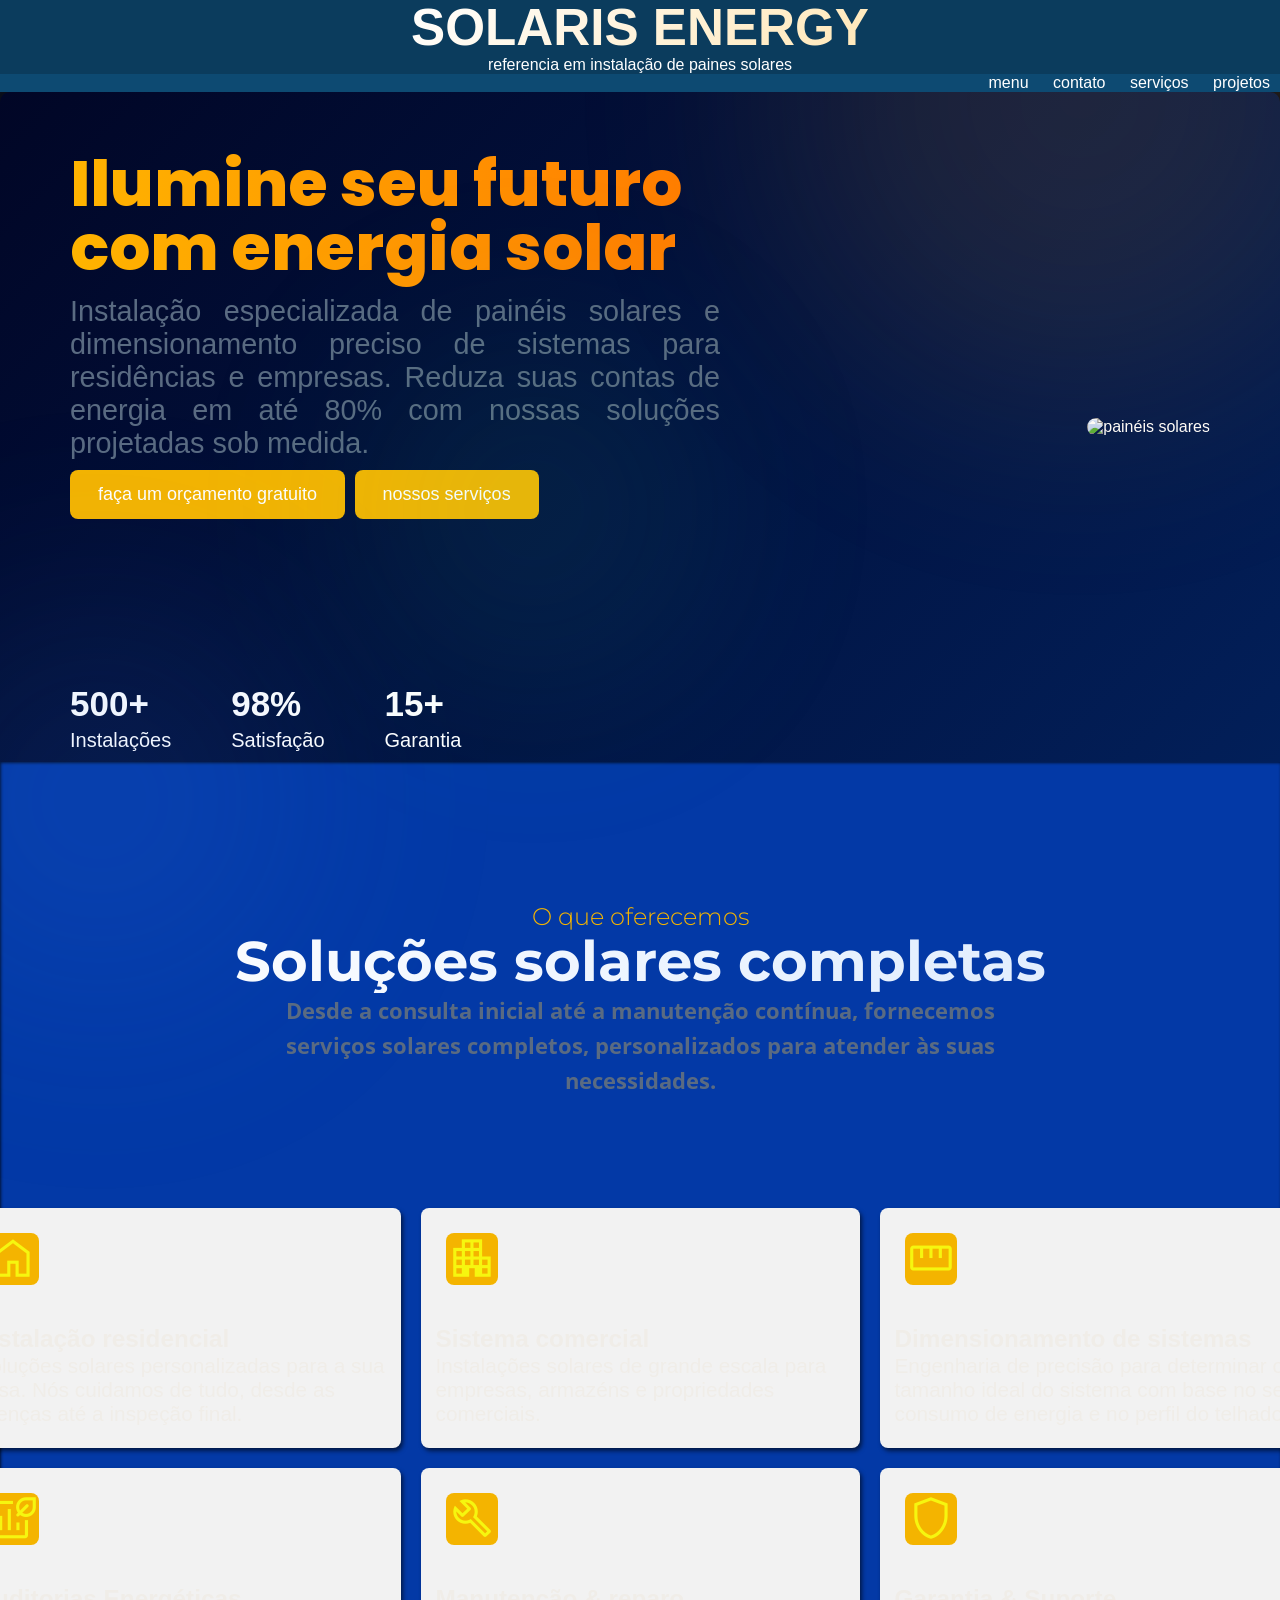
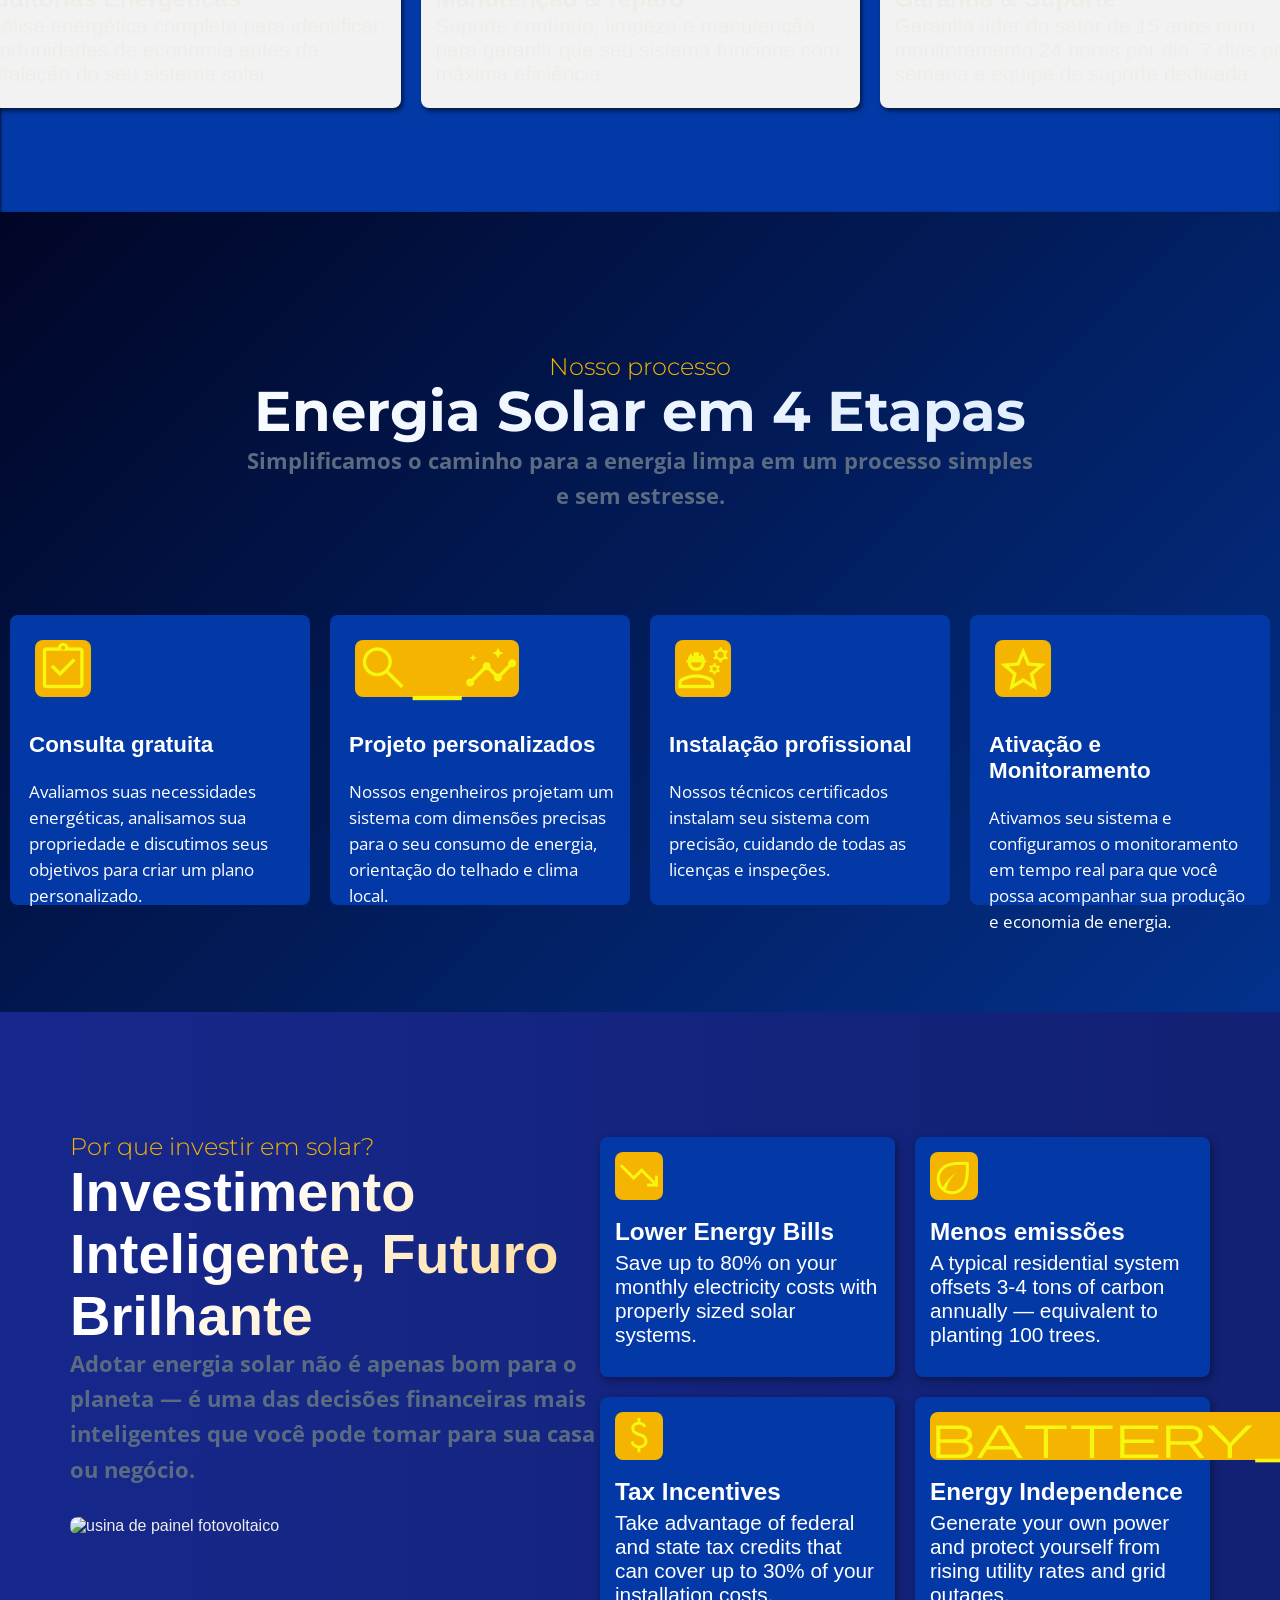
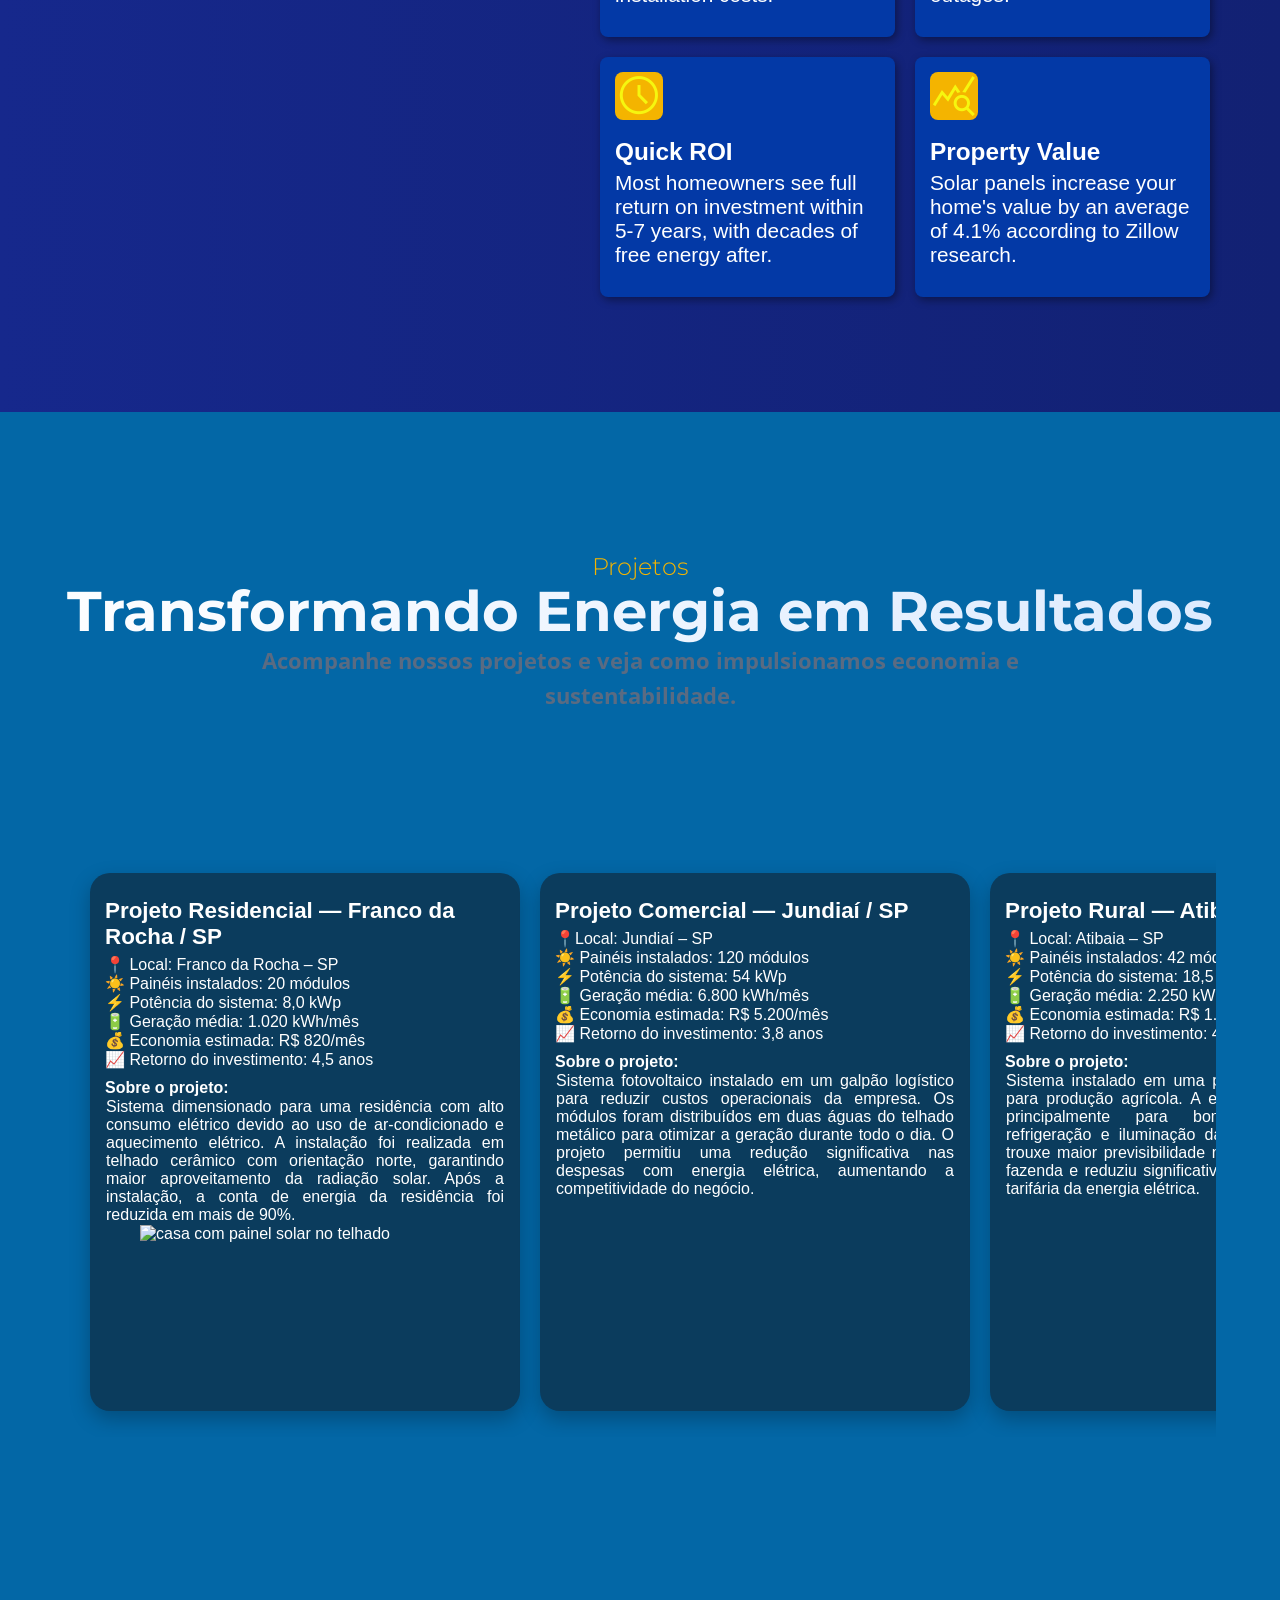
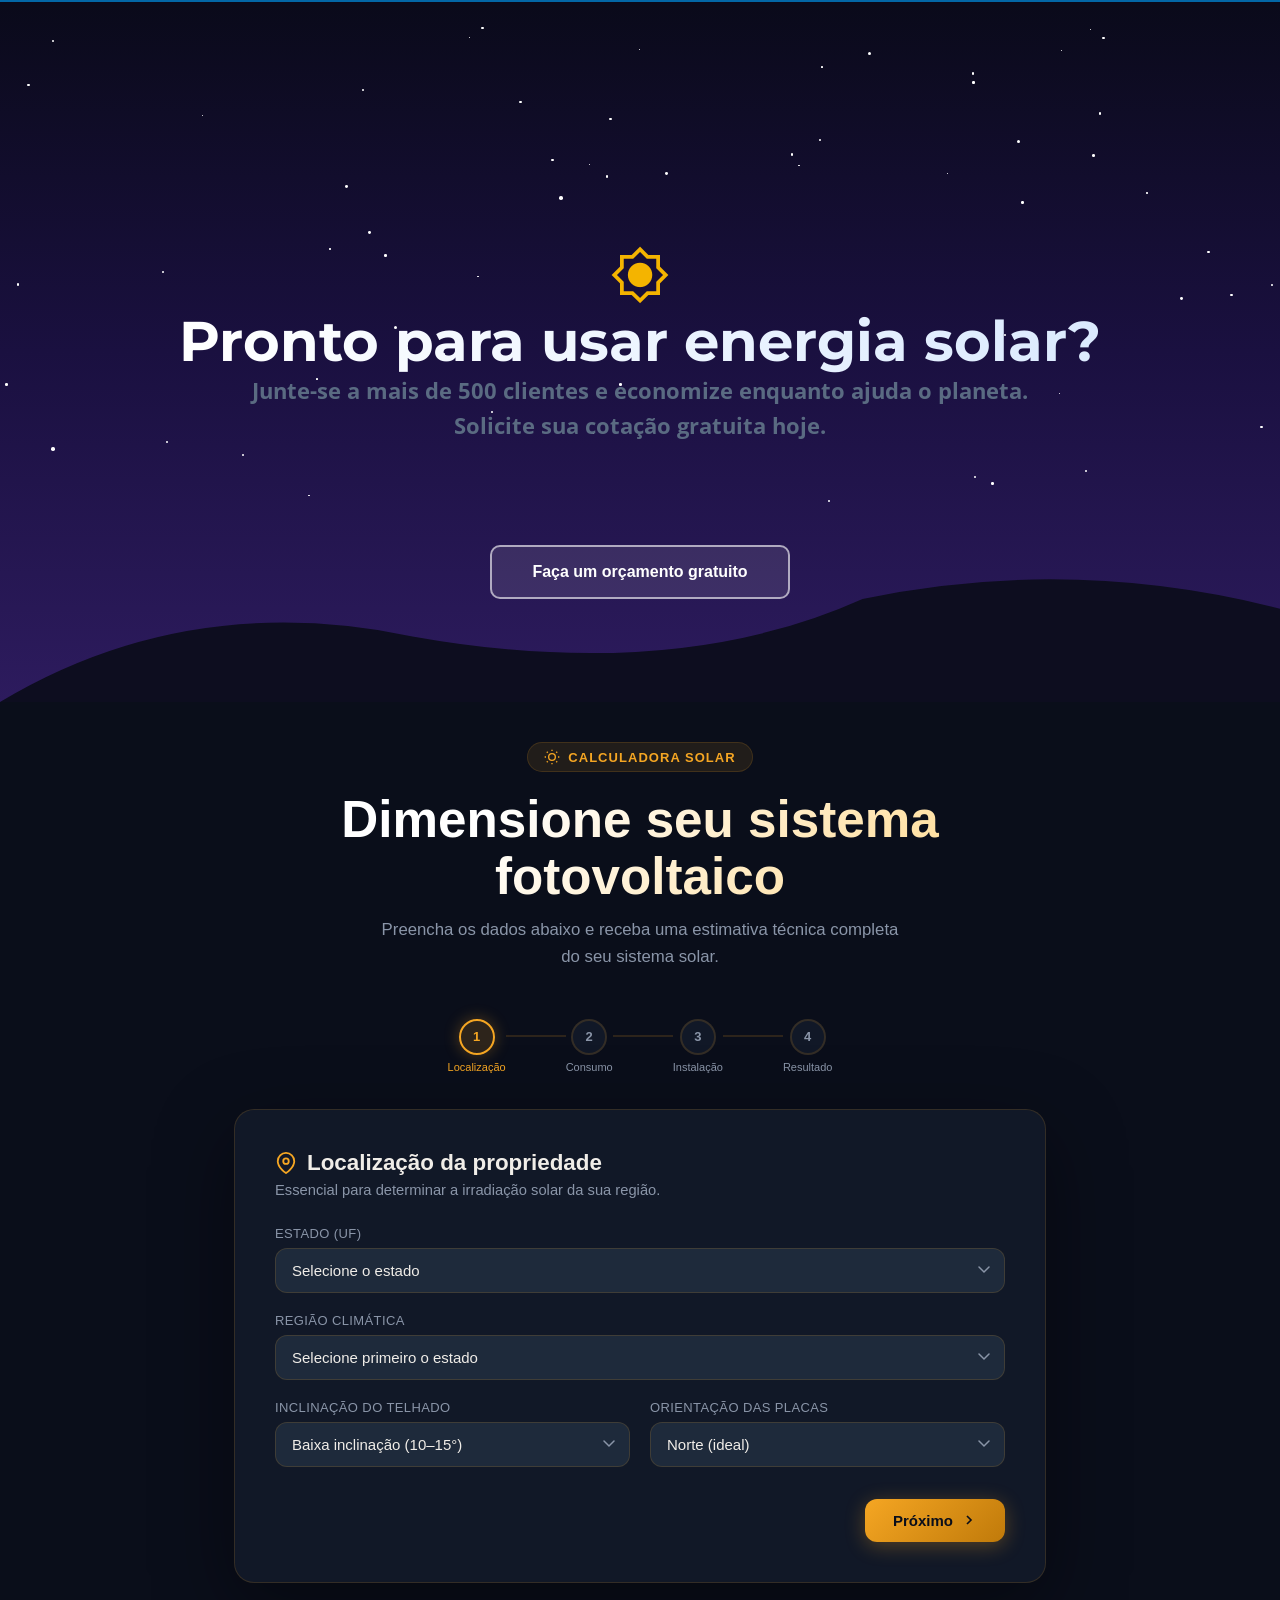
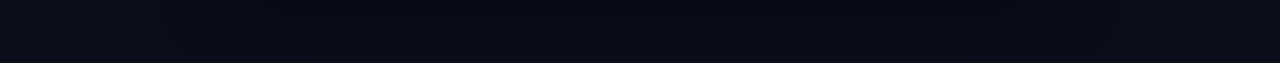
==== commit eca04942: "Update index.html" ====
--- a/index.html
+++ b/index.html
@@ -8,7 +8,7 @@
     <meta name="keywords" content="energia solar, dimencinamento, sustentabilidade">
     <title>pagina principal</title>
     <link rel="stylesheet" href="style.css">
-
+    
     <link rel="stylesheet" 
     href="https://fonts.googleapis.com/css2?family=Material+Symbols+Outlined" />
 
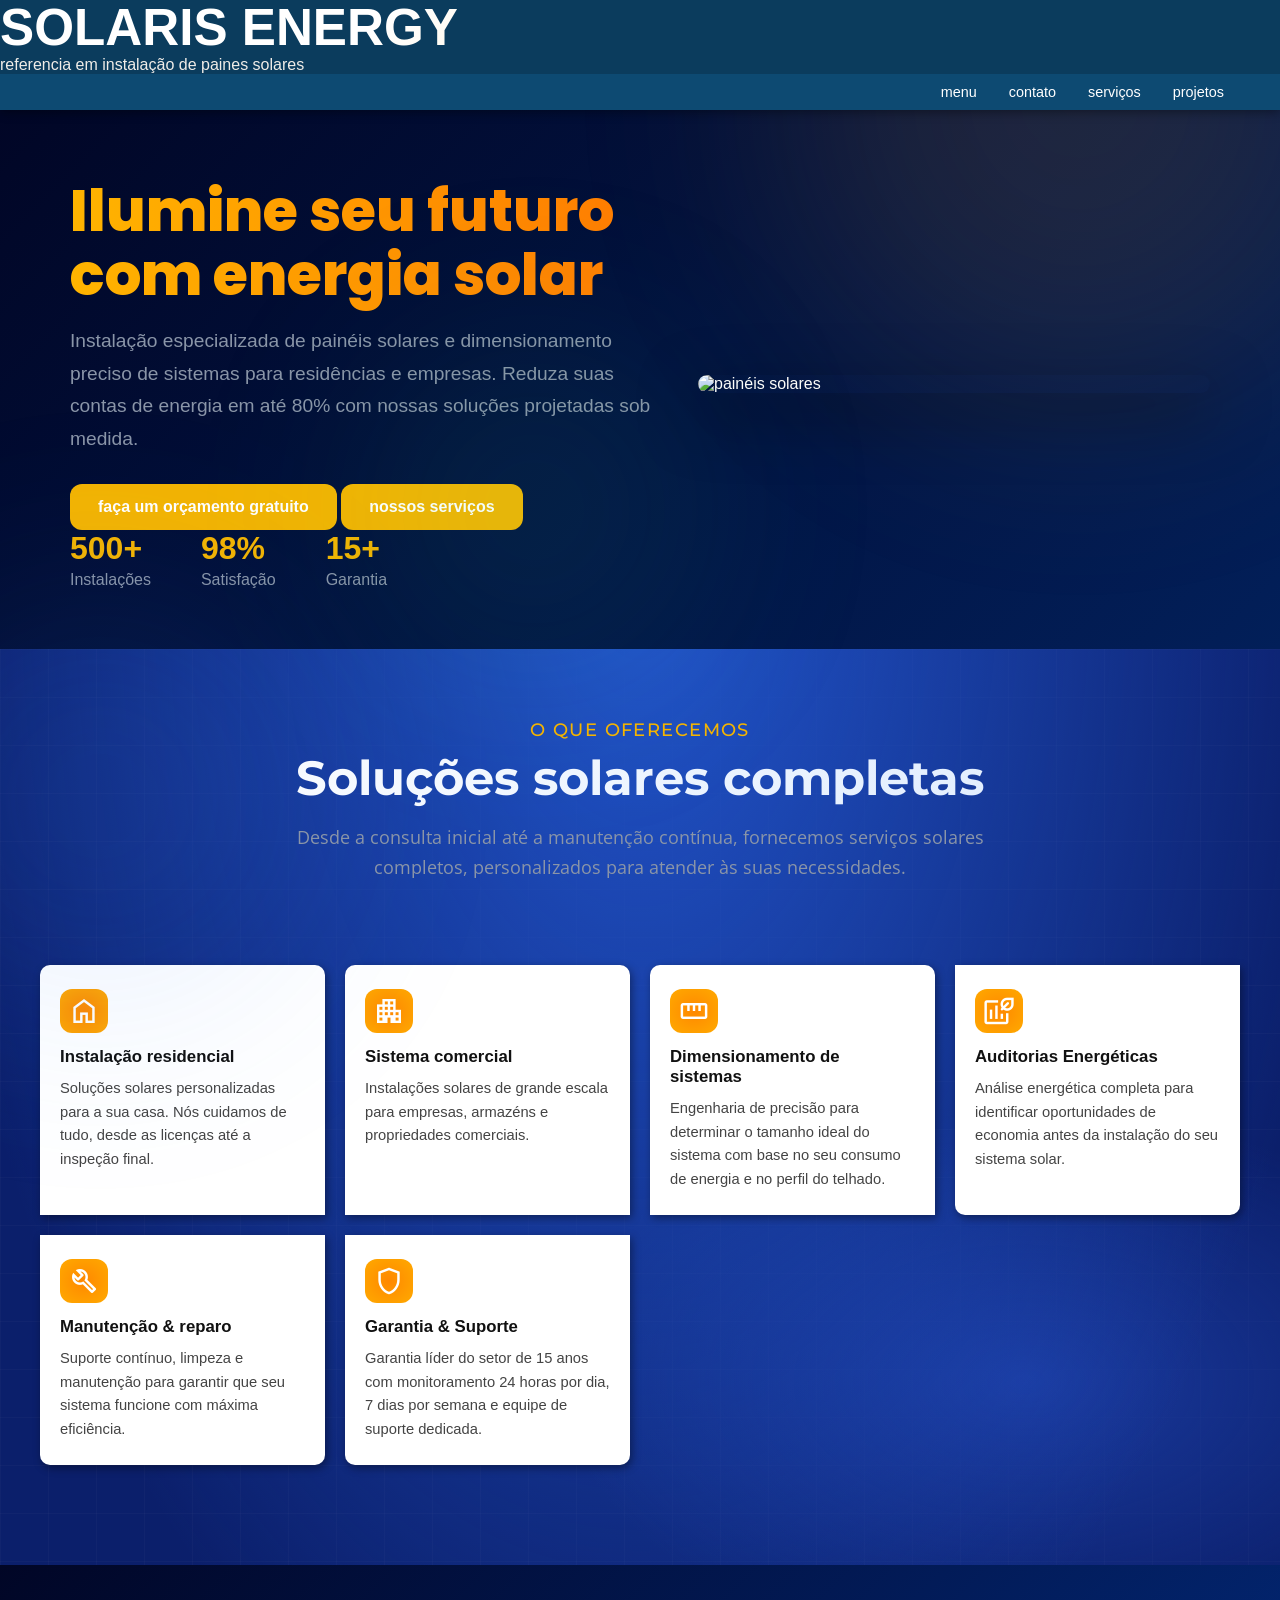
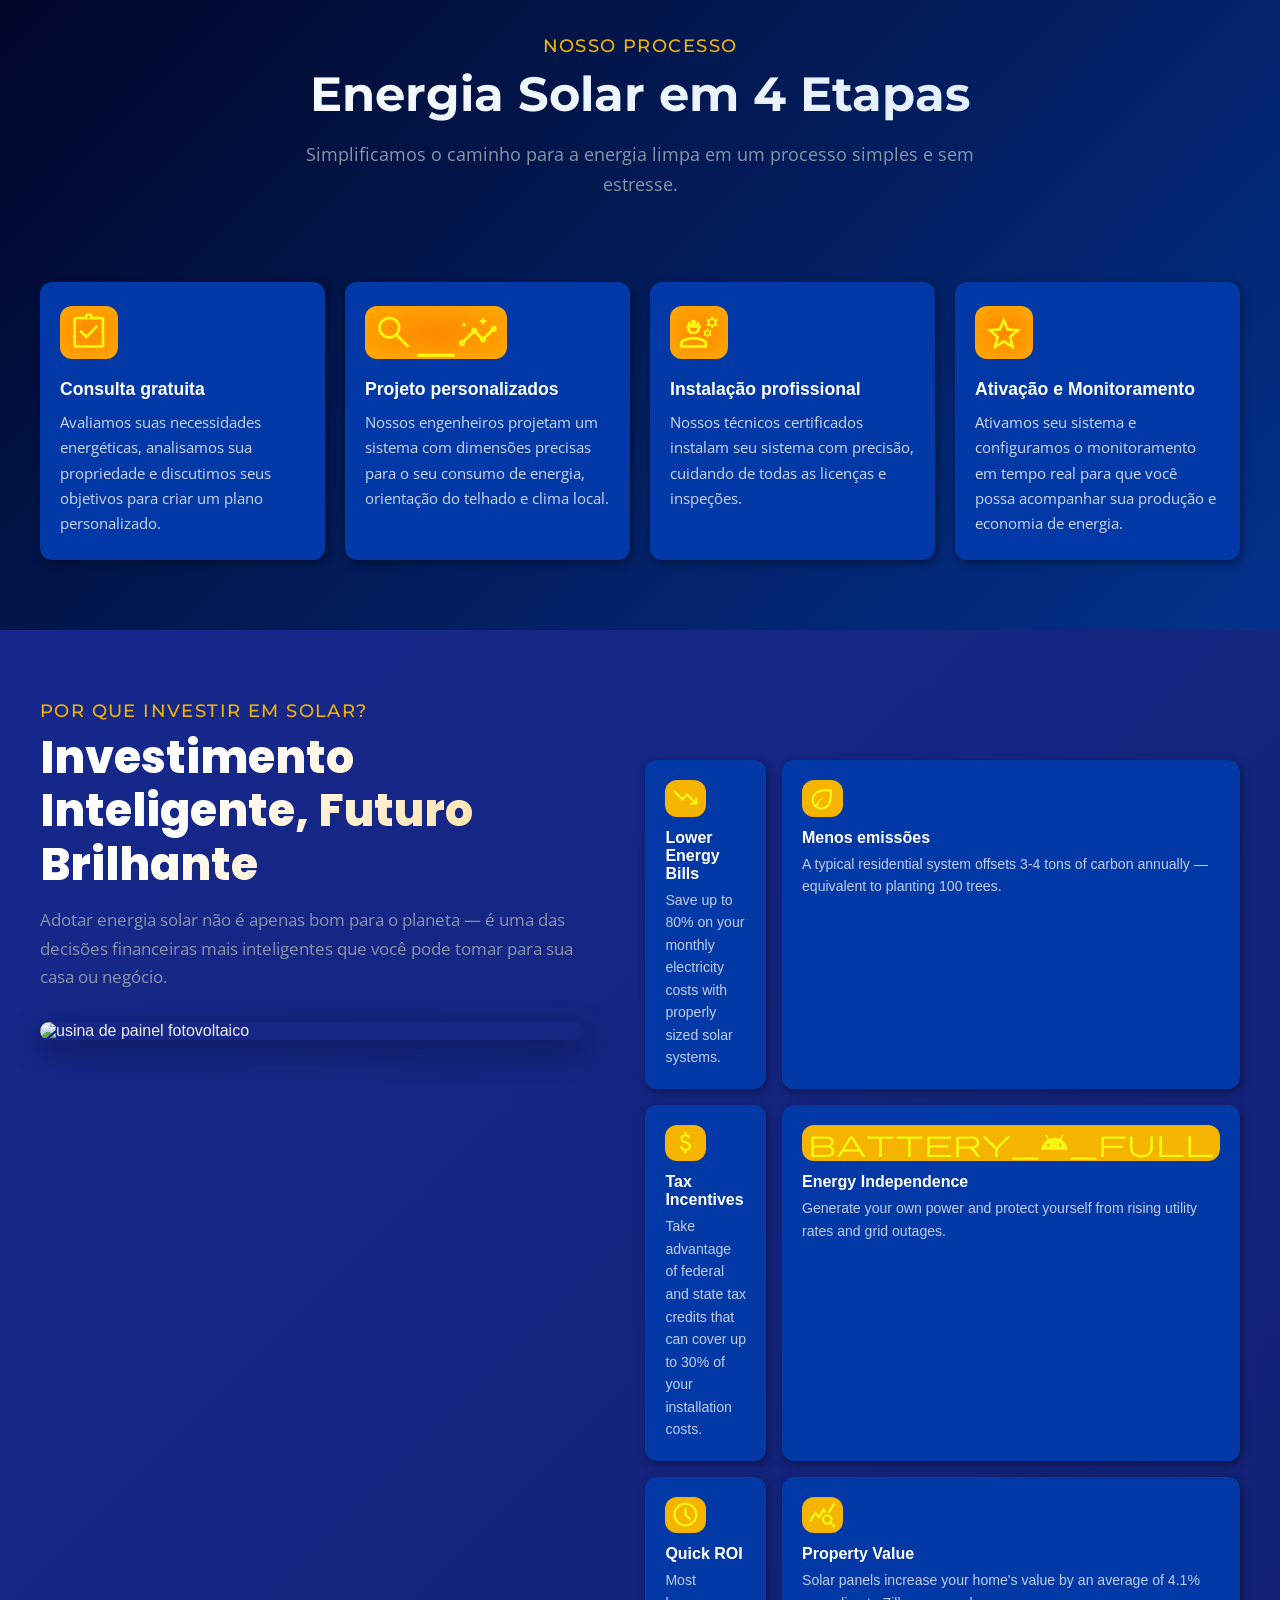
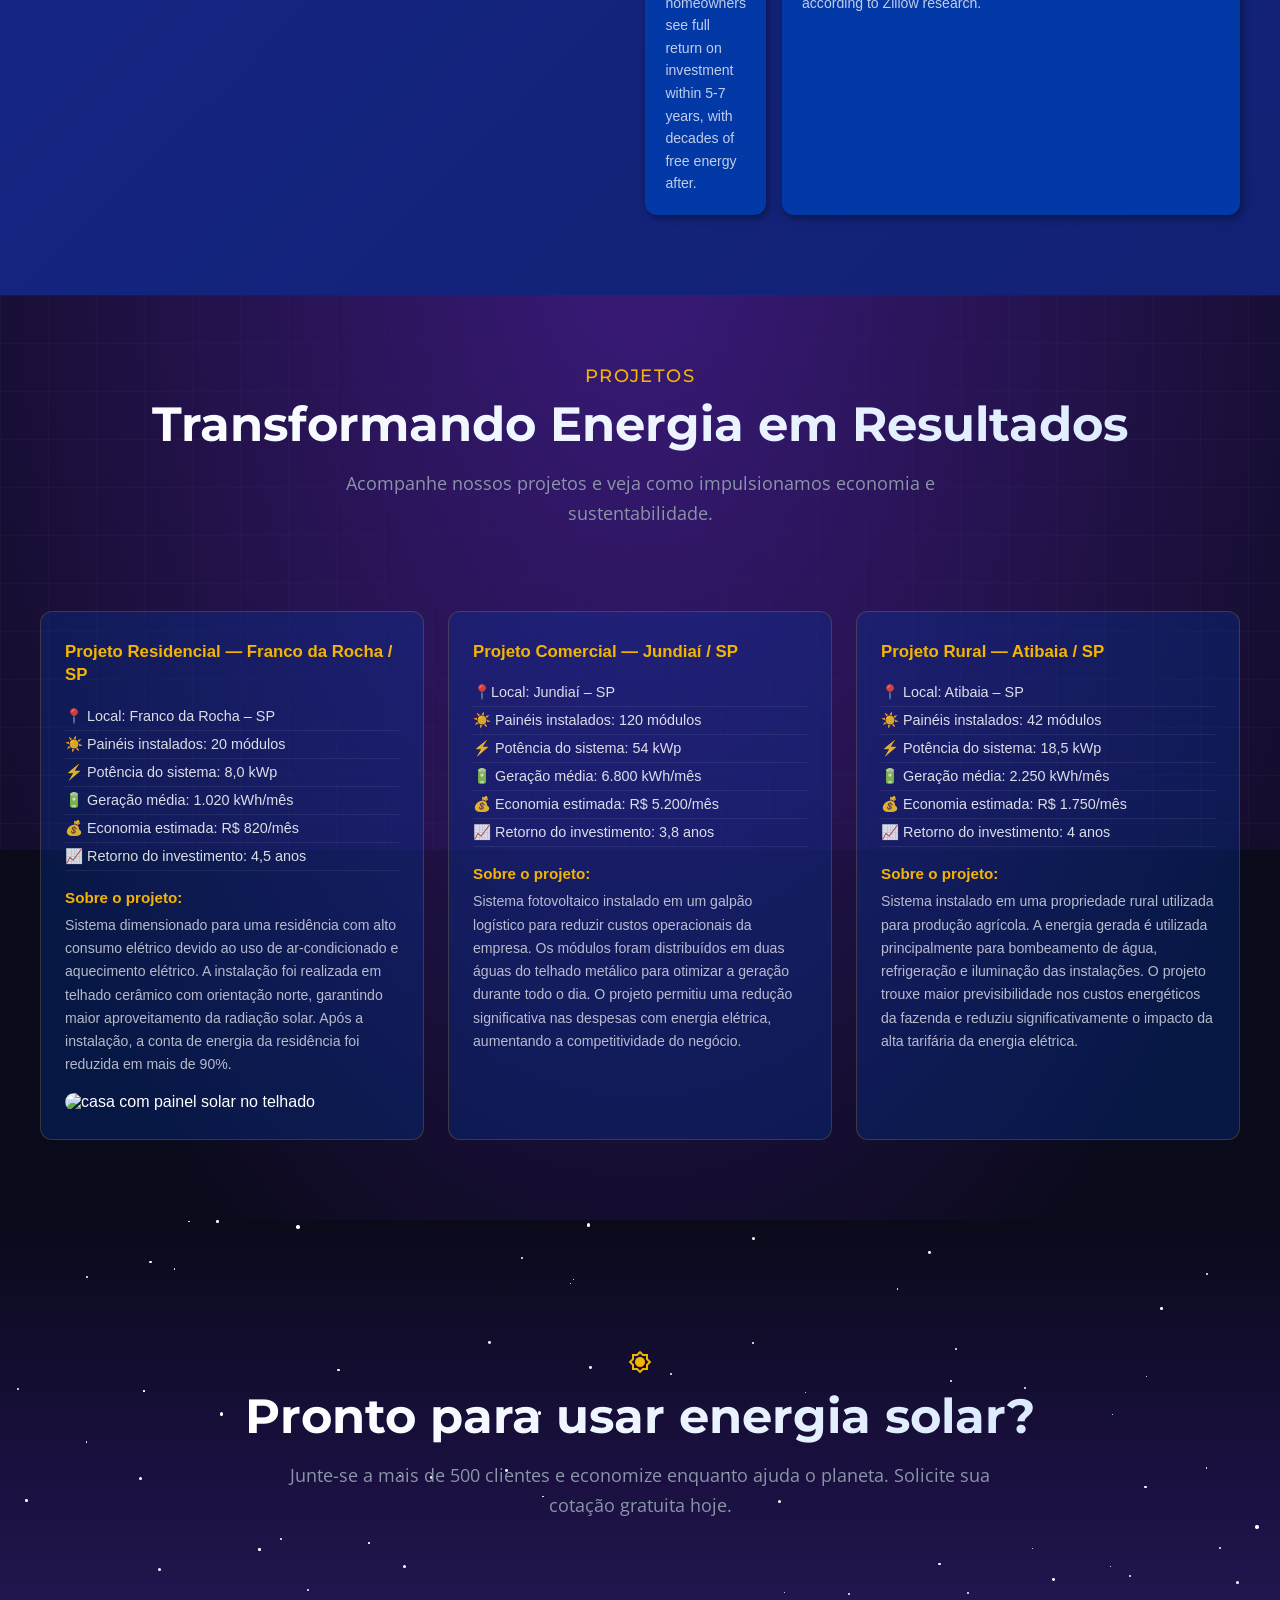
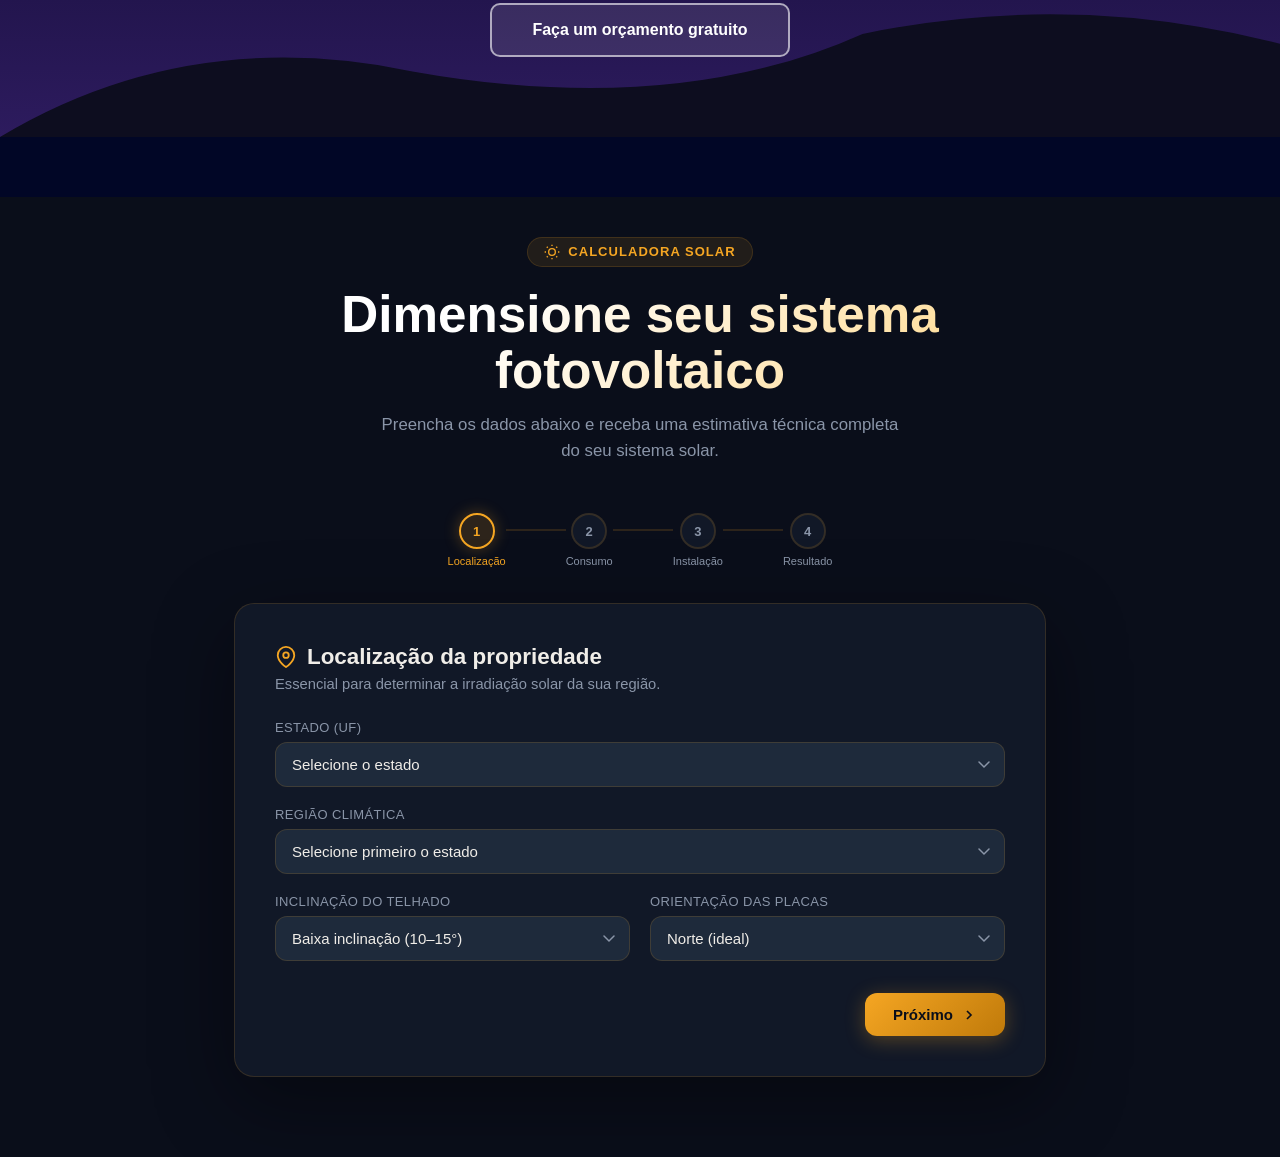
==== commit 9663f362: "at" ====
--- a/index.html
+++ b/index.html
@@ -66,7 +66,7 @@
             </div>
             <div id="trabalho">
                 <div id="quadrados">
-                    <div class="caixinha">
+                    <div class="caixinhaA">
                         <span class="material-symbols-outlined">
                         home
                         </span>
@@ -74,16 +74,15 @@
                         <p>Soluções solares personalizadas para a sua casa. Nós cuidamos de tudo, desde as licenças até a inspeção final.</p>
                     </div>
             
-                    <div class="caixinha">
+                    <div class="caixinhaA">
                         <span class="material-symbols-outlined">
                         apartment
                         </span>
-  
                         <h3>Sistema comercial</h3>
                         <p>Instalações solares de grande escala para empresas, armazéns e propriedades comerciais.</p>
                     </div>
 
-                    <div class="caixinha">
+                    <div class="caixinhaA">
                         <span class="material-symbols-outlined">
                         straighten
                         </span>
@@ -91,7 +90,7 @@
                         <p>Engenharia de precisão para determinar o tamanho ideal do sistema com base no seu consumo de energia e no perfil do telhado.</p>
                     </div>
 
-                    <div class="caixinha">
+                    <div class="caixinhaB">
                         <span class="material-symbols-outlined">
                         energy_program_time_used
                         </span>
@@ -99,7 +98,7 @@
                         <p>Análise energética completa para identificar oportunidades de economia antes da instalação do seu sistema solar.</p>
                     </div>
 
-                    <div  class="caixinha">
+                    <div  class="caixinhaB">
                         <span class="material-symbols-outlined">
                         build
                         </span>
@@ -107,7 +106,7 @@
                         <p>Suporte contínuo, limpeza e manutenção para garantir que seu sistema funcione com máxima eficiência.</p>
                     </div>
 
-                    <div class="caixinha">
+                    <div class="caixinhaB">
                         <span class="material-symbols-outlined">
                         shield
                         </span>
--- a/style.css
+++ b/style.css
@@ -1,421 +1,564 @@
-@charset "UTF-8";
-
-*{
-    padding: 0px;
-    margin: 0px;
-    font-family: Arial, Helvetica, sans-serif;
-}
-section{
-    scroll-margin-top: 80px;
-}
-html{
-    scroll-behavior: smooth;
-}
-body{
-    background-color: #0A3754;
-}
-header{
-    background-color: #0B3C5D;
-    position: sticky;
-    top: 0;
-    z-index: 1000;
-}
-header > h1,
-header > p {
-    text-align: center;
-    color: white;  
-}
-header > div{
-    background-color: #0d4a72;
-    text-align: right;
-}
-header > div > nav > ul > li{
-    display: inline;
-    list-style: none;
-}
-header > div > nav > ul > li > a{
-    text-decoration: none;
-     color: white;
-     padding: 10px; 
-}
-header > nav > ul > li > a:hover{
-    background-color: white;
-    color: black;
-    border-radius: 5px;
-    transition: 0.3s;
-    box-shadow: 1px 1px 1px rgba(0, 0, 0, 0.559);
-}
-main{
-    max-width: 1500px;
-    margin: auto;
-}
-main> section#conteudo{
-    background-color: rgba(255, 255, 255, 0.824);
-    border-radius: 10px;
-    margin: 5px 70px 10px 70px;
-    font-size: 1.3em;
-    padding: 10px;
-}
-#hero{
-    background-color: #021F59;
-    background: linear-gradient(135deg, #010626, #021F59);
-    color: white;
-    padding: 60px 70px;
-    border-radius: 10px 10px 0px 0px;
-    display: flex;
-    align-items: center;
-    justify-content: space-between;
-    box-shadow: 2px 3px 4px rgba(0, 0, 0, 0.577);
-}
-.hero-img img{
-    width: 650px;
-    border-radius: 30px;
-}
-#hero > .banner{
-    max-width: 650px;  
-    max-height: 550px; 
-}
-#hero > .banner > h1{
-    font-size: 4em;
-    line-height: 1em;
-    font-family: 'Poppins', sans-serif;
-    padding-bottom: 15px;
-    background: linear-gradient(90deg, #ffb400, #ff7a00);
-
-    -webkit-background-clip: text;
-    -webkit-text-fill-color: transparent;
-}
-#hero > .banner > p{
-    font-size: 1.8em;
-    text-align: justify;
-    color: #5a6b82;
-}
-#hero > .banner > .estatisticas{
-    display: flex;
-    padding-top: 165px;
-    gap: 60px;
-} 
-.stat h2{
-    font-size: 35px;
-    margin: 0;
-}
-.stat p{
-    margin: 5px 0 0 0;
-    font-size: 20px;
-}
-#botao{
-    background-color: #f4b400;
-    color: white;
-    border: none;
-    padding: 14px 28px;
-    font-size: 18px;
-    border-radius: 8px;
-    cursor: pointer;
-    transition: 0.3s;
-    margin-right: 5px;
-    margin-top: 10px;
-}
-#botao:hover{
-    box-shadow: 0px 0px 3px #f4b400;
-    transform: scale(1.05);
-}
-#service > a{
-    text-decoration: none;
-    color: white;
-}
-#service{
-    background-color: #f4b400;
-    color: white;
-    border: none;
-    padding: 14px 28px;
-    font-size: 18px;
-    border-radius: 8px;
-    cursor: pointer;
-    transition: 0.3s;
-}
-#service:hover{
-    box-shadow: 0px 0px 3px #f4b400;
-    transform: scale(1.05);
-}
-#servicos{
-    background-color: #0339A6;
-    height: 1050px;
-    box-shadow: inset 1px 1px 3px rgba(0, 0, 0, 0.696);
-    border-radius: 0px 0px 0px 0px;
-}
-.titulos{
-    text-align: center;
-    font-weight: bold;
-    text-decoration: none;
-    padding-top: 70px;
-    padding-bottom: 70px;
-}
-.titulos > h2{
-    padding-top: 70px;
-    font-size: 1em;
-    color: #f4b400;
-    font-size: 1.50em;
-    font-family: 'Montserrat', sans-serif;
-    font-weight: 300;
-}
-.titulos > h1{
-    color: white;
-    font-family: 'Montserrat', sans-serif;
-    font-weight: 700;
-    font-size: 3.5em;
-    background: linear-gradient(90deg,#ffffff, #dbeafe);
-
-    -webkit-background-clip: text;
-    -webkit-text-fill-color: transparent;
-}
-.titulos > h3{
-    font-size: 22px;
-    color: #5a6b82;
-    text-align: center;
-    line-height: 1.6;
-    max-width: 800px;
-    margin: auto;
-    font-family: 'Open Sans', sans-serif;
-}
-#quadrados{
-    display: grid;
-    grid-template-columns: repeat(3, 439px);
-    gap: 20px;
-    justify-content: center;
-    margin: 40px auto;
-}
-.caixinha{
-    background-color: #f2f2f2;
-    padding: 15px;
-    border-radius: 8px;
-    text-align: left;
-    height: 240px;
-    font-size: 1.3em;
-    box-shadow:2px 3px 4px rgba(0, 0, 0, 0.577);
-}
-.caixinha > span{
-    padding: 1px;
-    border-radius: 8px;
-    font-size: 2.4em;
-    margin: 10px;
-    color: rgb(246, 246, 15);
-    background-color: #f4b400;
-    transition: 0.4s;
-}
-.caixinha > span:hover{
-    transform: scale(1.04);
-}
-.caixinha > p{
-    margin-top: 1px;
-}
-.caixinha > h3{
-    margin-top: 30px;
-}
-#processo{
-    max-width: 1500px;
-    background: linear-gradient(135deg, #010626, #03318C);
-    height: 800px;
-    text-align: center;
-}
-#separacao {
-    display: flex;
-    justify-content: center;
-    align-items: stretch;
-    gap: 20px;
-}
-.process{
-    height: 290px;
-    width: 300px; 
-    background-color: #0339A6;
-    border-radius: 8px;
-    padding: 15px;
-    text-align: left;
-    color: white;
-}
-.process > span{
-    padding: 1px;
-    border-radius: 8px;
-    font-size: 3.4em;
-    margin: 10px;
-    color: rgb(246, 246, 15);
-    background-color: #f4b400;
-}
-.process > h3{
-    padding-top: 25px;
-    padding-left: 4px;    
-    font-size: 1.4em;
-    font-weight: bolder;
-}
-.process > p{
-    line-height: 26px;
-    padding-top: 20px;
-    padding-left: 4px;
-    font-size: 1.09em;
-    font-family: 'Open Sans', sans-serif;
-}
-#why{
-    max-width: 1500px;
-    height: 1000px;
-    background: linear-gradient(to right, #16288C, #122173);
-
-
-
-    display: flex;
-    justify-content: space-between;
-    padding: 0 70px; /* mesmo valor nos dois lados — já resolve a assimetria */
-     margin-left: auto;  /* empurra o grid para a direita */
-}
-#title{
-    align-items: flex-start;
-    text-align: left;
-    max-width: 700px;
-    padding-top: 40px;
-}
-#title > h2{
-    font-size: 1em;
-    color: #f4b400;
-    font-size: 1.50em;
-    font-family: 'Montserrat', sans-serif;
-    font-weight: 300;
-}
-#title > h1{
-    font-weight: 700;
-    font-size: 3.5em;
-    color: #f4b400;
-
-}
-#title > h3{
-    font-size: 22px;
-    color: #5a6b82;
-    line-height: 1.6;
-    max-width: 800px;
-    margin: auto;
-    font-family: 'Open Sans', sans-serif;
-
-}
-#left {
-    display: flex;
-    flex-direction: column;  /* empilha título e imagem verticalmente */
-    align-self: flex-start;
-    padding-top: 80px;
-}
-
-#img img {
-    width: 100%;             /* ajuste ao seu gosto */
-    margin-top: 30px;
-    border-radius: 8px;
-}  
-#motivos{
-    display: grid;
-    grid-template-columns: repeat(2, 295px); /* 2 colunas */
-    grid-template-rows: repeat(3, 240px);    /* 3 linhas */
-    gap: 20px;
-    justify-content: flex-end ; /* alinha à direita */
-    padding-top: 0px;
-    flex-shrink: 0; /* impede o grid de encolher */
-    padding-top: 125px;
-}
-.cx{
-    background-color: #0339A6;
-    border-radius: 8px;
-    padding: 15px;
-    color: white;
-    align-items: center;
-    justify-content: center;
-    box-shadow: 2px 3px 8px rgba(0, 0, 0, 0.4);
-     padding: 15px;
-    border-radius: 8px;
-    text-align: left;
-    font-size: 1.3em;
-}
-.cx > span{
-    padding: 1px;
-    border-radius: 8px;
-    font-size: 2.2em;
-    color: rgb(246, 246, 15);
-    background-color: #f4b400;
-}
-.cx > h3{
-    padding-top: 15px;
+ /* ─── Reset & Base ─── */
+        *, *::before, *::after {
+            box-sizing: border-box;
+            margin: 0;
+            padding: 0;
+        }
+ 
+        :root {
+            --gold: #f4b400;
+            --gold-dark: #c89000;
+            --navy-deep: #010626;
+            --navy: #021F59;
+            --navy-mid: #0339A6;
+            --navy-light: #0B3C5D;
+            --navy-nav: #0d4a72;
+            --muted: #5a6b82;
+            --white: #ffffff;
+            --radius: 8px;
+        }
+ 
+        html {
+            scroll-behavior: smooth;
+        }
+ 
+        body {
+            font-family: 'Open Sans', Arial, sans-serif;
+            background-color: var(--navy-light);
+            overflow-x: hidden;
+        }
+ 
+        section {
+            scroll-margin-top: 70px;
+        }
+ 
+        img {
+            display: block;
+            max-width: 100%;
+        }
+ 
+        /* ─── Header ─── */
+        header {
+            background-color: var(--navy-light);
+            position: sticky;
+            top: 0;
+            z-index: 1000;
+            box-shadow: 0 2px 10px rgba(0,0,0,0.4);
+        }
+ 
+        .header-brand {
+            display: flex;
+            align-items: center;
+            justify-content: space-between;
+            padding: 10px 40px 6px;
+        }
+ 
+        .header-brand h1 {
+            font-family: 'Poppins', sans-serif;
+            font-size: clamp(1.2rem, 3vw, 1.8rem);
+            color: var(--gold);
+            letter-spacing: 2px;
+        }
+ 
+        .header-brand p {
+            color: rgba(255,255,255,0.6);
+            font-size: 0.8rem;
+            letter-spacing: 1px;
+        }
+ 
+        header nav {
+            background-color: var(--navy-nav);
+        }
+ 
+        header nav ul {
+            display: flex;
+            justify-content: flex-end;
+            list-style: none;
+            padding: 0 40px;
+        }
+ 
+        header nav ul li a {
+            display: block;
+            padding: 10px 16px;
+            text-decoration: none;
+            color: var(--white);
+            font-size: 0.9rem;
+            font-weight: 500;
+            transition: background 0.2s, color 0.2s;
+            border-radius: var(--radius);
+        }
+ 
+        header nav ul li a:hover {
+            background-color: var(--white);
+            color: var(--navy);
+        }
+ 
+        /* ─── Hero ─── */
+        #hero {
+            background: linear-gradient(135deg, var(--navy-deep), var(--navy));
+            color: var(--white);
+            padding: 70px 70px 60px;
+            display: flex;
+            align-items: center;
+            justify-content: space-between;
+            gap: 40px;
+        }
+ 
+        .banner {
+            max-width: 600px;
+            flex: 1 1 auto;
+        }
+ 
+        .banner h1 {
+            font-size: clamp(2rem, 4.5vw, 3.8rem);
+            line-height: 1.1;
+            font-family: 'Poppins', sans-serif;
+            font-weight: 800;
+            padding-bottom: 18px;
+            background: linear-gradient(90deg, #ffb400, #ff7a00);
+            -webkit-background-clip: text;
+            -webkit-text-fill-color: transparent;
+            background-clip: text;
+        }
+ 
+        .banner > p {
+            font-size: clamp(1rem, 2vw, 1.2rem);
+            line-height: 1.7;
+            color: var(--muted);
+            margin-bottom: 28px;
+        }
+ 
+        .banner-buttons {
+            display: flex;
+            flex-wrap: wrap;
+            gap: 12px;
+            margin-bottom: 40px;
+        }
+ 
+        #botao, #service {
+            background-color: var(--gold);
+            color: var(--white);
+            border: none;
+            padding: 14px 28px;
+            font-size: 1rem;
+            font-weight: 700;
+            border-radius: var(--radius);
+            cursor: pointer;
+            transition: transform 0.2s, box-shadow 0.2s;
+        }
+ 
+        #botao:hover, #service:hover {
+            box-shadow: 0 0 16px rgba(244,180,0,0.5);
+            transform: scale(1.04);
+        }
+ 
+        #service a {
+            text-decoration: none;
+            color: var(--white);
+        }
+ 
+        .estatisticas {
+            display: flex;
+            gap: 50px;
+            flex-wrap: wrap;
+        }
+ 
+        .stat h2 {
+            font-size: 2rem;
+            font-weight: 800;
+            color: var(--gold);
+        }
+ 
+        .stat p {
+            font-size: 1rem;
+            color: var(--muted);
+            margin-top: 4px;
+        }
+ 
+        .hero-img {
+            flex: 0 0 auto;
+        }
+ 
+        .hero-img img {
+            width: clamp(260px, 40vw, 580px);
+            border-radius: 20px;
+            box-shadow: 0 20px 60px rgba(0,0,0,0.5);
+        }
+ 
+        /* ─── Section Titles ─── */
+        .titulos {
+            text-align: center;
+            padding: 70px 20px 50px;
+        }
+ 
+        .titulos h2 {
+            font-size: 1.1rem;
+            color: var(--gold);
+            font-family: 'Montserrat', sans-serif;
+            font-weight: 500;
+            letter-spacing: 0.08em;
+            text-transform: uppercase;
+            margin-bottom: 10px;
+        }
+ 
+        .titulos h1 {
+            font-family: 'Montserrat', sans-serif;
+            font-weight: 700;
+            font-size: clamp(1.8rem, 4vw, 3rem);
+            background: linear-gradient(90deg, #ffffff, #dbeafe);
+            -webkit-background-clip: text;
+            -webkit-text-fill-color: transparent;
+            background-clip: text;
+            margin-bottom: 16px;
+            line-height: 1.2;
+        }
+ 
+        .titulos h3 {
+            font-size: clamp(0.95rem, 2vw, 1.1rem);
+            color: var(--muted);
+            line-height: 1.7;
+            max-width: 700px;
+            margin: 0 auto;
+            font-family: 'Open Sans', sans-serif;
+            font-weight: 400;
+        }
+ 
+        /* ─── Serviços ─── */
+        #servicos {
+            background-color: #0b1f6b;
+  background-image:
+    radial-gradient(ellipse 80% 200% at 50% -10%, #2255cc 0%, transparent 70%),
+    radial-gradient(ellipse 60% 50% at 80% 80%, #1a3a9e 0%, transparent 60%),
+    linear-gradient(rgba(255,255,255,0.025) 1px, transparent 1px),
+    linear-gradient(90deg, #ffffff06 1px, transparent 1px);
+  background-size: auto, auto, 48px 48px, 48px 48px;
+  padding-bottom: 80px;
+        }
+
+ 
+        #quadrados {
+            display: grid;
+            grid-template-columns: repeat(auto-fit, minmax(280px, 1fr));
+            gap: 20px;
+            max-width: 1360px;
+            margin: 0 auto;
+            padding: 0 40px 20px;
+        }
+ 
+
+        .caixinhaA{
+            background-color: white;
+            padding: 24px 20px;
+            border-radius: 10px 10px 0px 0px;
+            height: auto;
+            min-height: 230px;
+            box-shadow: 2px 3px 8px rgba(0,0,0,0.4);
+            transition: transform 0.2s;   
+        }
+         .caixinhaB{
+            background-color: white;
+            padding: 24px 20px;
+            border-radius: 0px 0px 10px 10px;
+            height: auto;
+            min-height: 230px;
+            box-shadow: 2px 3px 8px rgba(0,0,0,0.4);
+            transition: transform 0.2s;   
+        }
+
+        .caixinhaA:hover {
+            transform: translateY(-4px);
+        }
+        .caixinhaB:hover {
+            transform: translateY(-4px);
+        }
+ 
+        .caixinhaA .material-symbols-outlined {
+            display: inline-block;
+            padding: 6px 8px;
+            border-radius: var(--radius);
+            font-size: 2rem;
+            color:white;
+            background:radial-gradient(#ff8800, #ffaa00);
+            margin-bottom: 14px;
+        }
+        .caixinhaB .material-symbols-outlined {
+            display: inline-block;
+            padding: 6px 8px;
+            border-radius: var(--radius);
+            font-size: 2rem;
+            color:white;
+            background:radial-gradient(#ff8800, #ffaa00);
+            margin-bottom: 14px;
+            }
+ 
+        .caixinhaA h3 {
+            font-size: 1.05rem;
+            font-weight: 700;
+            margin-bottom: 10px;
+            color: #111;
+        }
+        .caixinhaB h3 {
+            font-size: 1.05rem;
+            font-weight: 700;
+            margin-bottom: 10px;
+            color: #111;
+        }
+ 
+        .caixinhaA p {
+            font-size: 0.92rem;
+            line-height: 1.6;
+            color: #444;
+        }
+         .caixinhaB p {
+            font-size: 0.92rem;
+            line-height: 1.6;
+            color: #444;
+        }
+ 
+        /* ─── Processo ─── */
+        #processo {
+            background: linear-gradient(135deg, var(--navy-deep), #03318C);
+            padding-bottom: 70px;
+        }
+ 
+        #separacao {
+            display: grid;
+            grid-template-columns: repeat(auto-fit, minmax(240px, 1fr));
+            gap: 20px;
+            max-width: 1360px;
+            margin: 0 auto;
+            padding: 0 40px;
+        }
+ 
+        .process {
+            background-color: var(--navy-mid);
+            border-radius: var(--radius);
+            padding: 24px 20px;
+            color: var(--white);
+            min-height: 260px;
+            box-shadow: 2px 3px 8px rgba(0,0,0,0.4);
+            transition: transform 0.2s;
+        }
+ 
+        .process:hover {
+            transform: translateY(-4px);
+        }
+ 
+        .process .material-symbols-outlined {
+            display: inline-block;
+            padding: 6px 8px;
+            border-radius: var(--radius);
+            font-size: 2.6rem;
+            color:#f6f60f;
+            background:radial-gradient(#ff8800, #ffaa00);
+        }
+ 
+        .process h3 {
+            padding-top: 20px;
+            font-size: 1.1rem;
+            font-weight: 700;
+            margin-bottom: 10px;
+        }
+ 
+        .process p {
+            line-height: 1.65;
+            font-size: 0.95rem;
+            color: rgba(255,255,255,0.8);
+            font-family: 'Open Sans', sans-serif;
+        }
+ 
+        /* ─── Why Solar ─── */
+        #why {
+            background: linear-gradient(135deg, #16288C, #122173);
+            padding: 70px 40px 80px;
+            display: grid;
+            grid-template-columns: 1fr 1fr;
+            gap: 60px;
+            align-items: start;
+            max-width: 100%;
+        }
+ 
+        #left {
+            display: flex;
+            flex-direction: column;
+            gap: 30px;
+        }
+ 
+        #title h2 {
+            font-size: 1.1rem;
+            color: var(--gold);
+            font-family: 'Montserrat', sans-serif;
+            font-weight: 500;
+            text-transform: uppercase;
+            letter-spacing: 0.08em;
+            margin-bottom: 10px;
+        }
+ 
+        #title h1 {
+            font-family: 'Poppins', sans-serif;
+            font-weight: 800;
+            font-size: clamp(1.8rem, 3.5vw, 2.8rem);
+            color: var(--gold);
+            line-height: 1.2;
+            margin-bottom: 14px;
+        }
+ 
+        #title h3 {
+            font-size: clamp(0.9rem, 1.8vw, 1.05rem);
+            color: var(--muted);
+            line-height: 1.7;
+            font-family: 'Open Sans', sans-serif;
+            font-weight: 400;
+        }
+ 
+        #img img {
+            width: 100%;
+            border-radius: var(--radius);
+            box-shadow: 0 10px 30px rgba(0,0,0,0.4);
+        }
+ 
+        #motivos {
+            display: grid;
+            grid-template-columns: 1fr 1fr;
+            gap: 16px;
+            padding-top: 60px;
+        }
+ 
+        .cx {
+            background-color: var(--navy-mid);
+            border-radius: var(--radius);
+            padding: 20px;
+            color: var(--white);
+            box-shadow: 2px 3px 8px rgba(0,0,0,0.4);
+            transition: transform 0.2s;
+        }
+ 
+        .cx:hover {
+            transform: translateY(-3px);
+        }
+ 
+        .cx .material-symbols-outlined {
+            display: inline-block;
+            padding: 4px 6px;
+            border-radius: var(--radius);
+            font-size: 1.8rem;
+            color: #f6f60f;
+            background-color: var(--gold);
+            
+
+        }
+ 
+        .cx h3 {
+            font-size: 1rem;
+            font-weight: 700;
+            margin: 12px 0 6px;
+        }
+ 
+        .cx p {
+            font-size: 0.88rem;
+            line-height: 1.6;
+            color: rgba(255,255,255,0.75);
+        }
+ 
+        /* ─── Projetos ─── */
+        #projetos {
+background-color: #150d2e;
+background-image:
+  radial-gradient(ellipse 80% 200% at 50% -10%, #3a1a7a 0%, transparent 70%),
+  radial-gradient(ellipse 60% 50% at 80% 80%, #0a0a1a 0%, transparent 60%),
+  linear-gradient(to bottom, transparent 60%, #0a0a1a 0%),
+  linear-gradient(rgba(255,255,255,0.025) 1px, transparent 1px),
+  linear-gradient(90deg, #ffffff06 1px, transparent 1px);
+background-size: auto, auto, auto, 48px 48px, 48px 48px;
+padding-bottom: 80px;
+
+
+        }
+ 
+        #caixa {
+            display: grid;
+            grid-template-columns: repeat(auto-fit, minmax(280px, 1fr));
+            gap: 24px;
+            max-width: 1360px;
+            margin: 0 auto;
+            padding: 0 40px;
+        }
+ 
+        #caixa > div {
+            background-color: rgba(3, 57, 166, 0.3);
+            border: 1px solid rgba(244,180,0,0.2);
+            border-radius: 12px;
+            padding: 28px 24px;
+            color: var(--white);
+            transition: transform 0.2s, border-color 0.2s;
+        }
+ 
+        #caixa > div:hover {
+            transform: translateY(-4px);
+            border-color: rgba(244,180,0,0.5);
+        }
+ 
+        /* Hide empty project cards */
+        #caixa > div:empty,
+        #caixa > div:has(h3:empty) {
+            display: none;
+        }
+ 
+        #caixa > div h3 {
+            font-size: 1.05rem;
+            font-weight: 700;
+            color: var(--gold);
+            margin-bottom: 16px;
+            line-height: 1.4;
+        }
+ 
+        #caixa > div ul {
+            list-style: none;
+            margin-bottom: 18px;
+        }
+ 
+        #caixa > div ul li {
+            font-size: 0.9rem;
+            padding: 5px 0;
+            color: rgba(255,255,255,0.85);
+            border-bottom: 1px solid rgba(255,255,255,0.07);
+        }
+ 
+        #caixa > div h4 {
+            font-size: 0.95rem;
+            color: var(--gold);
+            margin-bottom: 8px;
+            margin-top: 4px;
+        }
+ 
+        #caixa > div p {
+            font-size: 0.88rem;
+            line-height: 1.65;
+            color: rgba(255,255,255,0.7);
+        }
+ 
+        #caixa > div img {
+            width: 100%;
+            border-radius: var(--radius);
+            margin-top: 16px;
+        }
+ 
+       
+        /* ─── Footer ─── */
+        footer {
+            background-color: var(--navy-deep);
+            padding: 30px 40px;
+            text-align: center;
+            color: rgba(255,255,255,0.4);
+            font-size: 0.85rem;
+        }
+ 
+
+
+
+
+#final .titulos h2 span {
     
-
-}
-.cx > p{
-    padding-top: 5px;
-
-}
-
-
-
-
-
-
-
-
-
-
-
-
-
-#projetos{
-    background-color: #0367A6;
-    height: 1190px;
-}
-#caixa{
-    width: 90vw;
-    height: 590px;
-    
-    margin: 4rem auto;
-    
-    display: flex;
-    padding: 1rem;
-    overflow-x: auto;
-    color: white;
-}
-#caixa > div{
-    min-width: 430px;
-    max-height: 570px;
-    background-color: #0B3C5D;
-    border: none;
-    margin: 10px;
-    padding: 15px;
-    border-radius: 20px;
-    box-shadow: 0px 8px 20px rgba(0,0,0,0.25);
-    transition: 0.3s;
-}
-#caixa:has(> div:hover) > div:not(:hover){ 
-    transform: scale(0.96);
- } 
-#caixa > div:hover{ 
-    transform: translateY(-8px); 
-    box-shadow: 0px 15px 30px rgba(0,0,0,0.35);
-}
-#caixa > div > h3{
-    color: white;
-    font-size: 1.4em;
-    padding-top:10px;
-    padding-bottom:5px;
-}
-#caixa > div > ul{
-    list-style: none;
-    padding-bottom: 10px;   
-}
-#caixa > div > p{
-    padding: 1px;
-    text-align: left;
-    color: white;
-    text-align: justify;
-}
-#caixa > div > img{
-    width: 350px;
-    padding-left:10px ;
-    display: block;
-    margin: auto;
-}
-
-
-#final .titulos h2 span {
-    font-size: 60px; 
 }
 
 #select {
@@ -450,16 +593,9 @@
   box-shadow: none;
 }
 
-
-
-
-
-
-
 #final {
   position: relative;
-  max-width: 1500px;
-  min-height: 700px;
+
   display: flex;
   flex-direction: column;
   align-items: center;
@@ -467,6 +603,7 @@
   padding: 60px 20px;
   overflow: hidden;
   background: linear-gradient(to bottom, #0a0a1a, #1a1040, #2d1b5e); /* fundo noite */
+  padding-bottom: 80px;
 }
 
 /* camada do dia fica por baixo, invisível no início */
